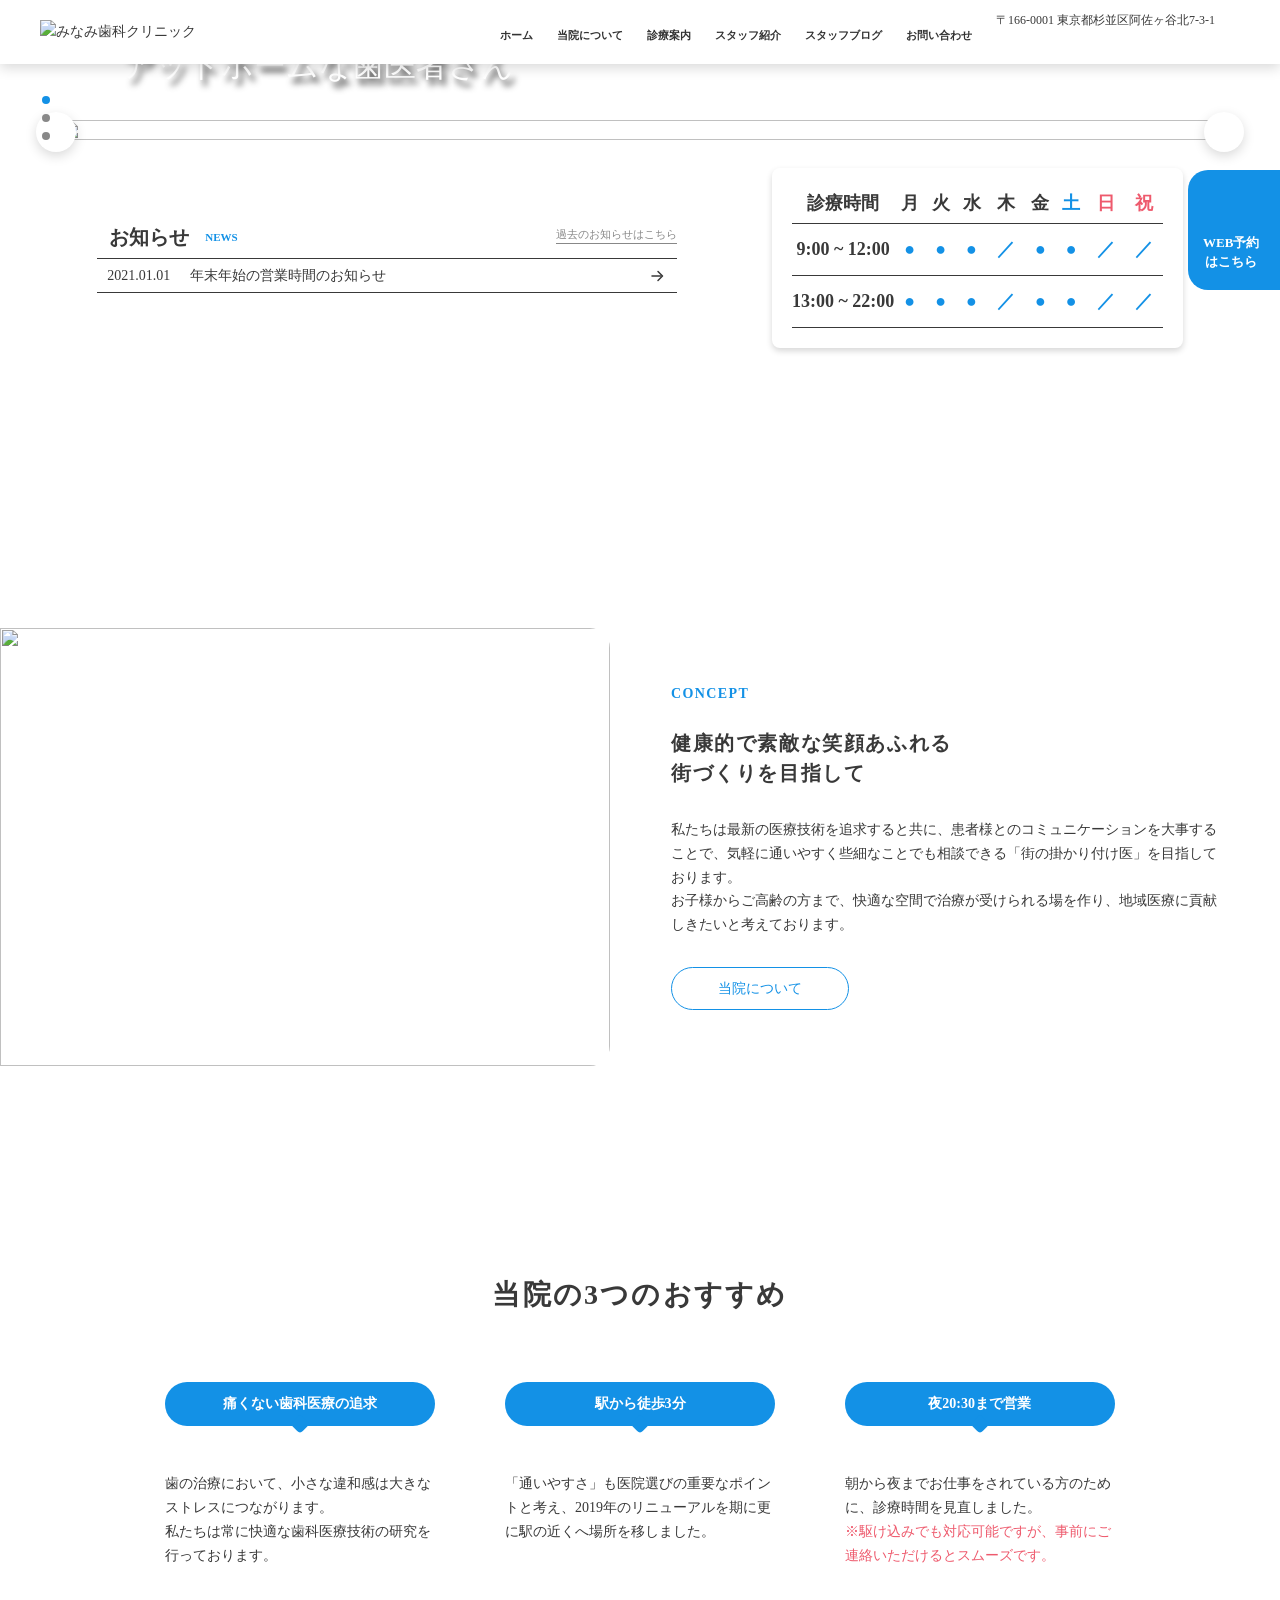
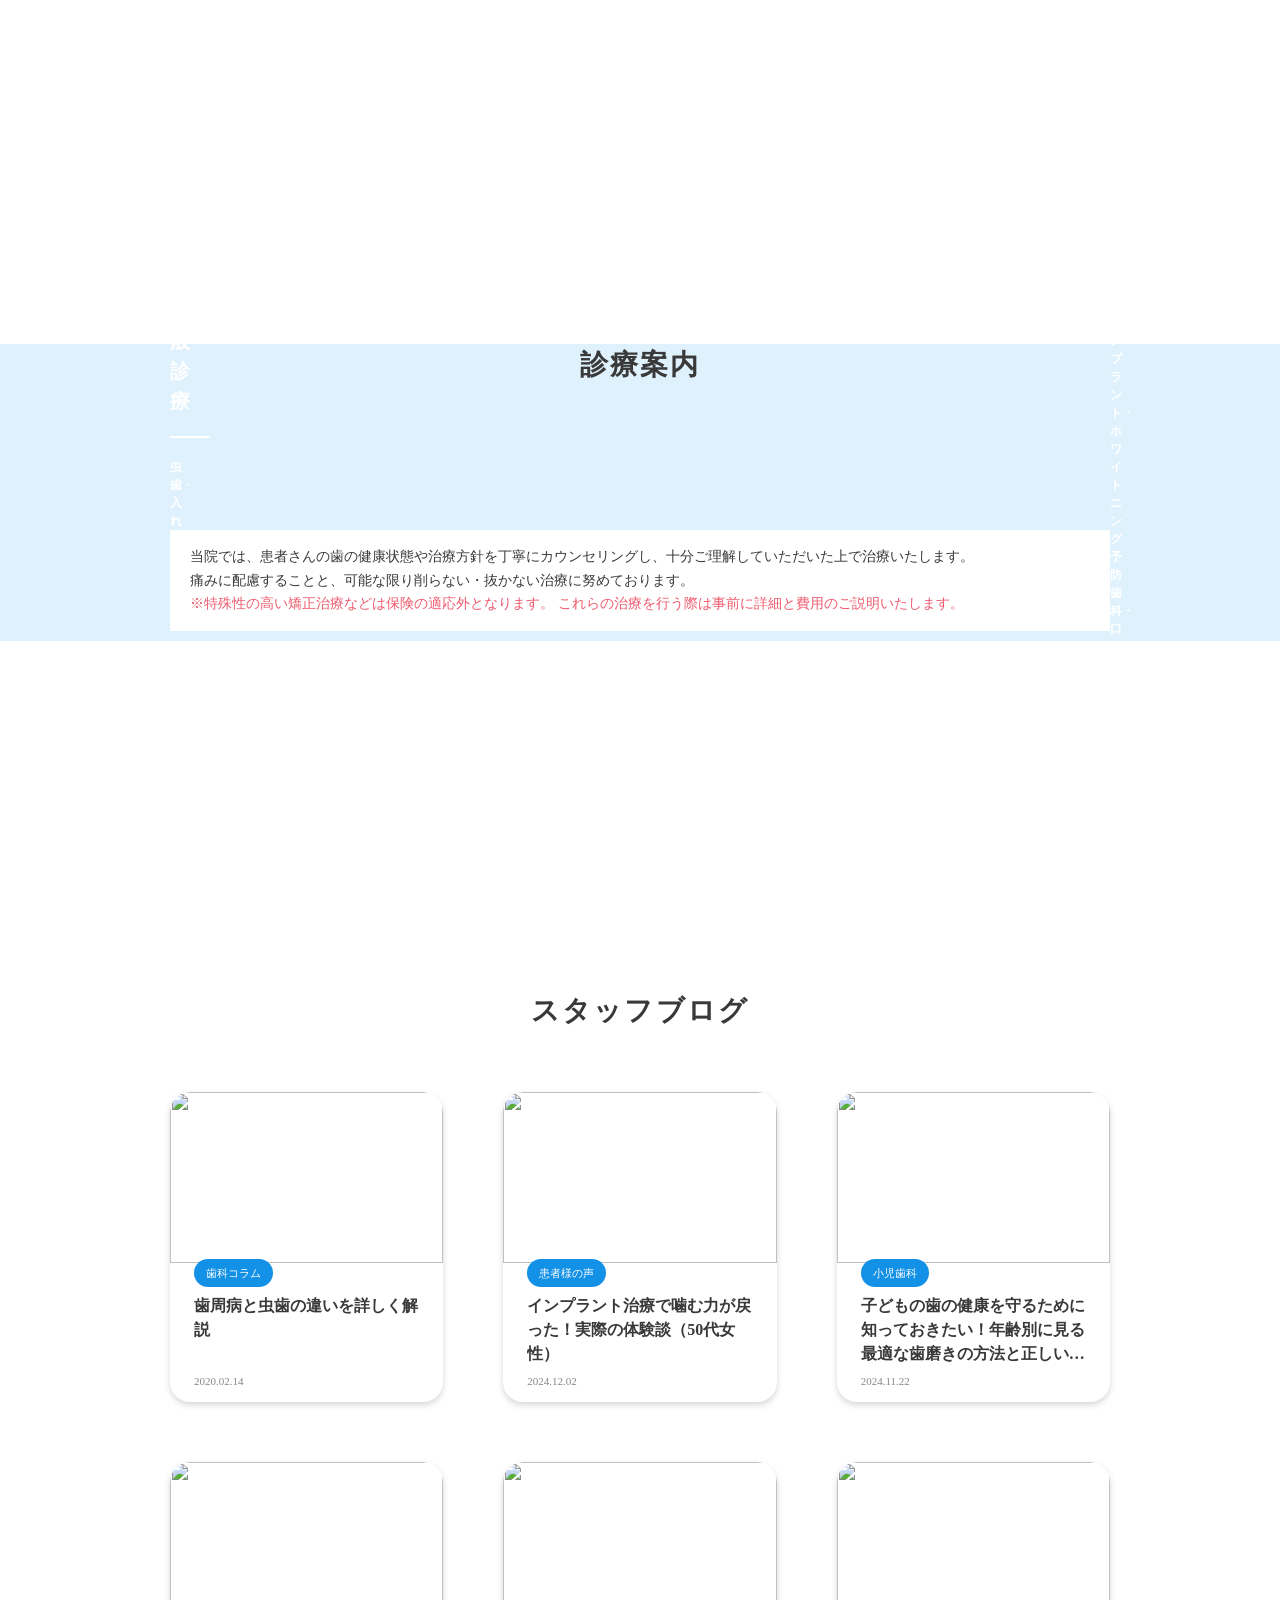
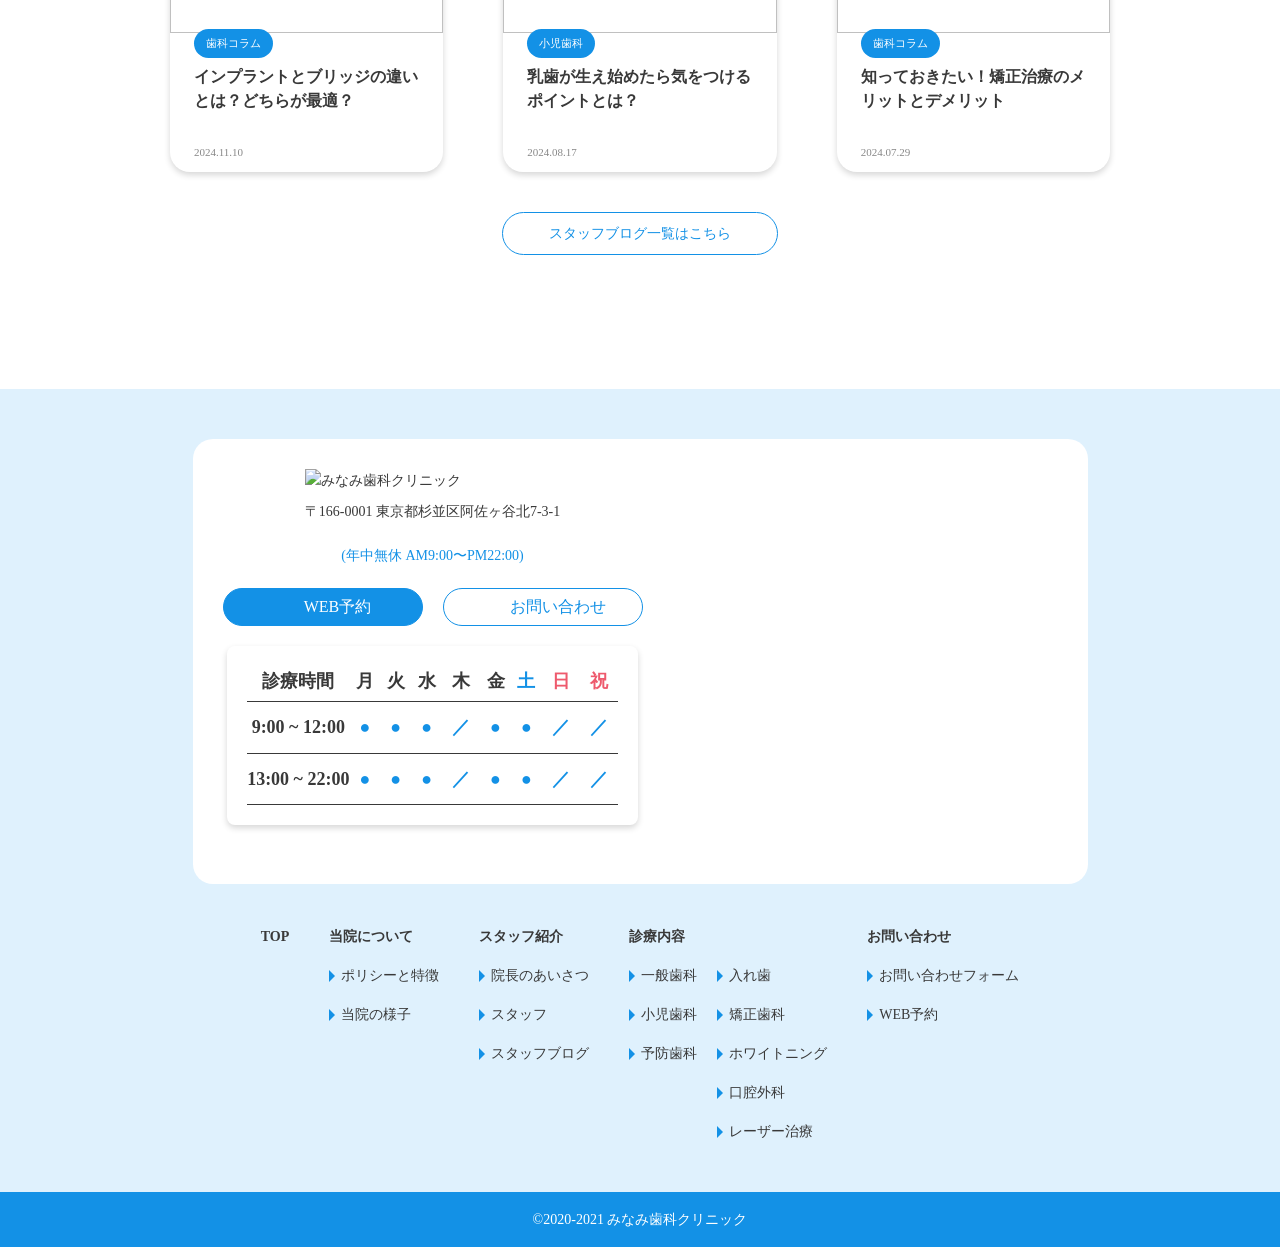
==== index.html @ 9a4a75ac "Add files via upload" ====
<!DOCTYPE html>
<html lang="ja">
<head>
    <meta charset="UTF-8">
    <meta name="viewport" content="width=device-width, initial-scale=1.0">
    <!-- 検索非表示設定 -->
    <meta name="robots" content="noindex">
    <title>Document</title>
    <!-- フォント設定 -->
    <link rel="preconnect" href="https://fonts.googleapis.com">
    <link rel="preconnect" href="https://fonts.gstatic.com" crossorigin>
    <link href="https://fonts.googleapis.com/css2?family=M+PLUS+Rounded+1c&family=Raleway:ital,wght@0,100..900;1,100..900&display=swap" rel="stylesheet">
    <!-- スライダー設定 -->
    <link rel="stylesheet" href="https://cdn.jsdelivr.net/npm/swiper@11/swiper-bundle.min.css"/>
    <!-- slick設定 -->
    <link rel="stylesheet" type="text/css" href="https://cdn.jsdelivr.net/npm/slick-carousel@1.8.1/slick/slick.css">
    <link rel="stylesheet" type="text/css" href="https://cdnjs.cloudflare.com/ajax/libs/slick-carousel/1.9.0/slick-theme.css">
    <!-- css設定 -->
    <link rel="stylesheet" href="./css/reset.css">
    <link rel="stylesheet" href="./css/style.css">

</head>
<body>
    <!-- ヘッダー -->
    <header id="js-header-content" class="header">
        <div class="header__inner">
            <h1 class="header__logo">
                <a href="index.html"><img id="site-logo"
                        src="./img/site-logo-b.png"
                        data-src-default="./img/site-logo-b.png"
                        data-src-checked="./img/site-logo-w.png"
                        alt="みなみ歯科クリニック">
                </a>
            </h1>
            <nav class="header__nav">
                <a href="index.html" class="header__link">
                  <img
                    class="nav-icon"
                    src="./img/icon-g1.png"
                    data-src-default="./img/icon-g1.png"
                    data-src-checked="./img/icon-b1.png"
                    alt="">
                  ホーム
                </a>
                <a href="about.html" class="header__link">
                  <img
                    class="nav-icon"
                    src="./img/icon-g2.png"
                    data-src-default="./img/icon-g2.png"
                    data-src-checked="./img/icon-b2.png"
                    alt="">
                  当院について
                </a>
                <a href="medical.html" class="header__link">
                  <img
                    class="nav-icon"
                    src="./img/icon-g3.png"
                    data-src-default="./img/icon-g3.png"
                    data-src-checked="./img/icon-b3.png"
                    alt="">
                  診療案内
                </a>
                <a href="staff.html" class="header__link">
                  <img
                    class="nav-icon"
                    src="./img/icon-g4.png"
                    data-src-default="./img/icon-g4.png"
                    data-src-checked="./img/icon-b4.png"
                    alt="">
                  スタッフ紹介
                </a>
                <a href="blog.html" class="header__link">
                  <img
                    class="nav-icon"
                    src="./img/icon-g5.png"
                    data-src-default="./img/icon-g5.png"
                    data-src-checked="./img/icon-b5.png"
                    alt="">
                  スタッフブログ
                </a>
                <a href="contact.html" class="header__link">
                  <img
                    class="nav-icon"
                    src="./img/icon-g6.png"
                    data-src-default="./img/icon-g6.png"
                    data-src-checked="./img/icon-b6.png"
                    alt="">
                  お問い合わせ
                </a>
                <div class="header__contact">
                  <div class="header__address">〒166-0001 東京都杉並区阿佐ヶ谷北7-3-1</div>
                  <a href="" class="header__tel"><img src="./img/tell-icon.png" alt=""></a>
                </div>
            </nav>
            <button id="js-draw-icon" class="header__open draw-icon">
                <span class="draw-icon__bar"></span>
                <span class="draw-icon__bar"></span>
                <span class="draw-icon__bar"></span>
            </button>
        </div>
    </header>

    <!-- ドロワーメニュー -->
    <div id="js-draw-content" class="drawer-content">
        <h1 class="drawer-content__logo">
            <a href="index.html"><img src="./img/site-logo-2.png" alt="みなみ歯科クリニック"></a>
        </h1>
        <nav class="drawer-content__menu">
            <a href="index.html" class="drawer-content__link">
              <div class="drawer-content-icon"><img src="./img/icon-w1.png" alt="">ホーム</div>
              <span class="drawer-content__arrow" aria-hidden="true">
                <!-- 横線＋矢印（stroke: currentColor） -->
                <svg viewBox="0 0 24 24" width="18" height="18" fill="none"
                    stroke="currentColor" stroke-width="2" stroke-linecap="round" stroke-linejoin="round">
                  <path d="M4 12h12"></path>
                  <path d="M12 6l6 6-6 6"></path>
                </svg>
              </span>
            </a>
            <a href="about.html" class="drawer-content__link">
              <div class="drawer-content-icon"><img src="./img/icon-w2.png" alt="">当院について</div>
              <span class="drawer-content__arrow" aria-hidden="true">
                <!-- 横線＋矢印（stroke: currentColor） -->
                <svg viewBox="0 0 24 24" width="18" height="18" fill="none"
                    stroke="currentColor" stroke-width="2" stroke-linecap="round" stroke-linejoin="round">
                  <path d="M4 12h12"></path>
                  <path d="M12 6l6 6-6 6"></path>
                </svg>
              </span>
            </a>
            <a href="medical.html" class="drawer-content__link">
              <div class="drawer-content-icon"><img src="./img/icon-w3.png" alt="">診療案内</div>
              <span class="drawer-content__arrow" aria-hidden="true">
                <!-- 横線＋矢印（stroke: currentColor） -->
                <svg viewBox="0 0 24 24" width="18" height="18" fill="none"
                    stroke="currentColor" stroke-width="2" stroke-linecap="round" stroke-linejoin="round">
                  <path d="M4 12h12"></path>
                  <path d="M12 6l6 6-6 6"></path>
                </svg>
              </span>
            </a>
            <a href="staff.html" class="drawer-content__link">
              <div class="drawer-content-icon"><img src="./img/icon-w4.png" alt="">スタッフ紹介</div>
              <span class="drawer-content__arrow" aria-hidden="true">
                <!-- 横線＋矢印（stroke: currentColor） -->
                <svg viewBox="0 0 24 24" width="18" height="18" fill="none"
                    stroke="currentColor" stroke-width="2" stroke-linecap="round" stroke-linejoin="round">
                  <path d="M4 12h12"></path>
                  <path d="M12 6l6 6-6 6"></path>
                </svg>
              </span>
            </a>
            <a href="blog.html" class="drawer-content__link">
              <div class="drawer-content-icon"><img src="./img/icon-w5.png" alt="">スタッフブログ</div>
              <span class="drawer-content__arrow" aria-hidden="true">
                <!-- 横線＋矢印（stroke: currentColor） -->
                <svg viewBox="0 0 24 24" width="18" height="18" fill="none"
                    stroke="currentColor" stroke-width="2" stroke-linecap="round" stroke-linejoin="round">
                  <path d="M4 12h12"></path>
                  <path d="M12 6l6 6-6 6"></path>
                </svg>
              </span>
            </a>
            <a href="contact.html" class="drawer-content__link">
              <div class="drawer-content-icon"><img src="./img/icon-w6.png" alt="">お問い合わせ</div>
              <span class="drawer-content__arrow" aria-hidden="true">
                <!-- 横線＋矢印（stroke: currentColor） -->
                <svg viewBox="0 0 24 24" width="18" height="18" fill="none"
                    stroke="currentColor" stroke-width="2" stroke-linecap="round" stroke-linejoin="round">
                  <path d="M4 12h12"></path>
                  <path d="M12 6l6 6-6 6"></path>
                </svg>
              </span>
            </a>
        </nav>
    </div>

    <!-- 追従 -->
    <div id="js-fixed-content" class="fixed-content">
        <a href="" class="fixed-content__tel"><img src="./img/tell-icon.png" alt="">(年中無休 AM9:00〜PM22:00)</a>
        <a href="reserve.html" class="fixed-content__btn">
            <img src="./img/icon-pc.png" alt="">
            <p>WEB予約<span>はこちら</span></p>
        </a>
    </div>

    <!-- reserve-card-btn -->
    <div class="reserve-card__btn" type="button">
        <a href="reserve.html" class="btn">
            <span class="reserve-card-btn__icon" aria-hidden="true">
                <img src="./img/icon-pc.png" alt="">
            </span>
            <span class="reserve-card-btn__text">
                WEB予約<br>はこちら
            </span>
        </a>
    </div>

    <main>
      <!-- ファーストビュー -->
      <section id="fv">
          <div class="wrapper">
              <div class="fv-top">
                  <!-- スライダー -->
                  <div id="loop" class="swiper">
                      <div class="swiper-wrapper">
                        <div class="swiper-slide">
                          <img src="./img/slide01-sp.png" alt="">
                          <img src="./img/slide01-pc.png" alt="">
                        </div>
                        <div class="swiper-slide">
                          <img src="./img/slide02-sp.png" alt="">
                          <img src="./img/slide02-pc.png" alt="">
                        </div>
                        <div class="swiper-slide">
                          <img src="./img/slide03-sp.png" alt="">
                          <img src="./img/slide03-pc.png" alt="">
                        </div>
                      </div>
                  </div>
                  <div class="swiper-button-prev"></div>
                  <div class="swiper-button-next"></div>
                  <div class="swiper-pagination"></div>
                  <h1 class="fv__title">
                      <span>街の皆さまの笑顔を守る</span>
                      <span>アットホームな歯医者さん</span>
                  </h1>
              </div>
              <div class="fv-bottom">
                  <!-- 診療時間 -->
                  <div class="tbl-time__wrapper">
                      <table class="tbl-time">
                          <thead>
                              <tr>
                                <th>診療時間</th>
                                <th>月</th>
                                <th>火</th>
                                <th>水</th>
                                <th>木</th>
                                <th>金</th>
                                <th class="sat">土</th>
                                <th class="sun">日</th>
                                <th class="sun">祝</th>
                              </tr>
                            </thead>
                            <tbody>
                              <tr>
                                <th>9:00 ~ 12:00</th>
                                <td>●</td>
                                <td>●</td>
                                <td>●</td>
                                <td>／</td>
                                <td>●</td>
                                <td>●</td>
                                <td>／</td>
                                <td>／</td>
                              </tr>
                              <tr>
                                <th>13:00 ~ 22:00</th>
                                <td>●</td>
                                <td>●</td>
                                <td>●</td>
                                <td>／</td>
                                <td>●</td>
                                <td>●</td>
                                <td>／</td>
                                <td>／</td>
                              </tr>
                            </tbody>
                      </table>
                  </div>
                  <!-- ニュース -->
                  <div class="news">
                      <div class="news-top">
                          <div class="news__title">
                              <h2>お知らせ</h2>
                              <h3>NEWS</h3>
                          </div>
                          <div class="news__link">
                              <a href="news.html">過去のお知らせはこちら</a>
                          </div>
                      </div>
                      <div class="news-bottom">
                          <ul class="news__list">
                              <li class="news__item">
                                  <a href="news-individual.html">
                                      <div class="news_sentence">
                                        <p class="news__date">2021.01.01</p>
                                        <p class="news__title">年末年始の営業時間のお知らせ</p>
                                      </div>
                                      <span class="news__arrow" aria-hidden="true">
                                        <!-- 横線＋矢印（stroke: currentColor） -->
                                        <svg viewBox="0 0 24 24" width="18" height="18" fill="none"
                                            stroke="currentColor" stroke-width="2" stroke-linecap="round" stroke-linejoin="round">
                                          <path d="M4 12h12"></path>
                                          <path d="M12 6l6 6-6 6"></path>
                                        </svg>
                                      </span>
                                  </a>
                              </li>
                          </ul>
                      </div>
                  </div>
              </div>
          </div>
      </section>

      <!-- コンセプト -->
      <section id="concept">
        <div class="wrapper">
          <figure class="image">
            <img src="./img/concept.png" alt="">
          </figure>
          <div class="description">
            <div class="heading">
              <div class="subTitle">concept</div>
              <h2 class="title">健康的で素敵な笑顔あふれる<br>街づくりを目指して</h2>
            </div>
            <div class="textWrap">
              <p class="text">
                私たちは最新の医療技術を追求すると共に、患者様とのコミュニケーションを大事することで、気軽に通いやすく些細なことでも相談できる「街の掛かり付け医」を目指しております。
                <br>お子様からご高齢の方まで、快適な空間で治療が受けられる場を作り、地域医療に貢献しきたいと考えております。
              </p>
            </div>
            <div class="feature__btn">
              <a href="about.html" class="btn">当院について</a>
            </div>
          </div>
        </div>
      </section>

      <!-- おすすめ -->
      <section id="recommend">
        <div class="wrapper">
          <div class="sec-titleWrap">
            <h2 class="title">当院の3つのおすすめ</h2>
          </div>

          <div class="recommend-items">
            <div class="recommend-item">
              <h2 class="recommend-item__title">
                <img src="./img/recommend-item__title-1.png" alt="">
              </h2>
              <div class="recommend-item__image">
                <img src="./img/recommend-item__image-1.png" alt="">
                <h3>痛くない歯科医療の追求</h3>
              </div>
              <p class="recommend-item__text">
                歯の治療において、小さな違和感は大きなストレスにつながります。<br>私たちは常に快適な歯科医療技術の研究を行っております。
              </p>
            </div>
            <div class="recommend-item">
              <h2 class="recommend-item__title">
                <img src="./img/recommend-item__title-2.png" alt="">
              </h2>
              <div class="recommend-item__image">
                <img src="./img/recommend-item__image-2.png" alt="">
                <h3>駅から徒歩3分</h3>
              </div>
              <p class="recommend-item__text">
                「通いやすさ」も医院選びの重要なポイントと考え、2019年のリニューアルを期に更に駅の近くへ場所を移しました。
              </p>
            </div>
            <div class="recommend-item">
              <h2 class="recommend-item__title">
                <img src="./img/recommend-item__title-3.png" alt="">
              </h2>
              <div class="recommend-item__image">
                <img src="./img/recommend-item__image-3.png" alt="">
                <h3>夜20:30まで営業</h3>
              </div>
              <p class="recommend-item__text">
                朝から夜までお仕事をされている方のために、診療時間を見直しました。<br>
                <span>※駆け込みでも対応可能ですが、事前にご連絡いただけるとスムーズです。</span>
              </p>
            </div>
          </div>
        </div>
      </section>

      <!-- 診療案内 -->
      <section id="information">
        <div class="bg-top"></div>
        <div class="bg-main">
          <div class="wrapper">
            <div class="sec-titleWrap">
              <h2 class="title">診療案内</h2>
            </div>
            <div class="information-items">
              <a href="medical.html#general" class="information-item">
                <div class="information-item__image">
                  <img src="./img/information-item__image-1.png" alt="">
                </div>
                <div class="information-item__title">
                  <h2>一般診療</h2>
                  <p>虫歯・入れ歯・小児歯科</p>
                </div>
              </a>
              <a href="medical.html#special" class="information-item">
                <div class="information-item__image">
                  <img src="./img/information-item__image-2.png" alt="">
                </div>
                <div class="information-item__title">
                  <h2>特殊診療</h2>
                  <p>インプラント・ホワイトニング<br>予防歯科・口腔外科・審美歯科</p>
                </div>
              </a>
            </div>
            <p class="information-text">
              当院では、患者さんの歯の健康状態や治療方針を丁寧にカウンセリングし、十分ご理解していただいた上で治療いたします。<br>
              痛みに配慮することと、可能な限り削らない・抜かない治療に努めております。<br>
              <span>※特殊性の高い矯正治療などは保険の適応外となります。 これらの治療を行う際は事前に詳細と費用のご説明いたします。</span>
            </p>
          </div>
        </div>
        <div class="bg-bottom"></div>
      </section>

      <!-- スタッフブログ -->
      <section id="blog">
        <div class="wrapper">
          <div class="sec-titleWrap">
            <h2 class="title">スタッフブログ</h2>
          </div>
          <div class="items">
            <a href="blog-individual.html" class="item">
              <div class="image">
                <img src="./img/blog-item__image-1.png" alt="">
              </div>
              <div class="body">
                <p class="category">歯科コラム</p>
                <h3 class="title">歯周病と虫歯の違いを詳しく解説</h3>
                <time class="published" datetime="">2020.02.14</time>
              </div>
            </a>
            <a href="blog-individual.html" class="item">
              <div class="image">
                <img src="./img/blog-item__image-2.png" alt="">
              </div>
              <div class="body">
                <p class="category">患者様の声</p>
                <h3 class="title">インプラント治療で噛む力が戻った！実際の体験談（50代女性）</h3>
                <time class="published" datetime="">2024.12.02</time>
              </div>
            </a>
            <a href="blog-individual.html" class="item">
              <div class="image">
                <img src="./img/blog-item__image-3.png" alt="">
              </div>
              <div class="body">
                <p class="category">小児歯科</p>
                <h3 class="title">子どもの歯の健康を守るために知っておきたい！年齢別に見る最適な歯磨きの方法と正しいケアのタイミング、親が実践すべき注意点とは</h3>
                <time class="published" datetime="">2024.11.22</time>
              </div>
            </a>
            <a href="blog-individual.html" class="item">
              <div class="image">
                <img src="./img/blog-item__image-4.png" alt="">
              </div>
              <div class="body">
                <p class="category">歯科コラム</p>
                <h3 class="title">インプラントとブリッジの違いとは？どちらが最適？</h3>
                <time class="published" datetime="">2024.11.10</time>
              </div>
            </a>
            <a href="blog-individual.html" class="item">
              <div class="image">
                <img src="./img/blog-item__image-5.png" alt="">
              </div>
              <div class="body">
                <p class="category">小児歯科</p>
                <h3 class="title">乳歯が生え始めたら気をつけるポイントとは？</h3>
                <time class="published" datetime="">2024.08.17</time>
              </div>
            </a>
            <a href="blog-individual.html" class="item">
              <div class="image">
                <img src="./img/blog-item__image-6.png" alt="">
              </div>
              <div class="body">
                <p class="category">歯科コラム</p>
                <h3 class="title">知っておきたい！矯正治療のメリットとデメリット</h3>
                <time class="published" datetime="">2024.07.29</time>
              </div>
            </a>
          </div>
          <div class="feature__btn">
            <a href="blog.html" class="btn">スタッフブログ一覧はこちら</a>
          </div>
        </div>
      </section>

      <!-- ページトップボタン -->
      <div class="pageTop__btn">
        <a href="#"><img src="./img/page-top.png" alt=""></a>
      </div>
    </main>

    <!-- フッター -->
    <footer id="footer">
      <div class="footer__bg-top"></div>
      <div class="footer__main">
        <div class="footer-brand">
          <div class="footer-brand-left">
            <h2 class="footer__logo">
              <a href="index.html"><img src="./img/site-logo-b.png" width="309" height="37" alt="みなみ歯科クリニック"></a>
              <p class="footer__address">〒166-0001 東京都杉並区阿佐ヶ谷北7-3-1</p>
            </h2>
            <a href="tel:0312345678" class="footer__tel"><img src="./img/tell-icon.png" alt="">(年中無休 AM9:00〜PM22:00)</a>
            <div class="footer-btn">
              <div class="reserve__btn">
                <a href="reserve.html" class="btn">
                  <img src="./img/icon-pc.png" alt="">
                  WEB予約
                </a>
              </div>
              <div class="contact__btn">
                <a href="contact.html" class="btn">
                  <img src="./img/icon-b6.png" alt="">
                  <img src="./img/icon-w6.png" alt="">
                  お問い合わせ
                </a>
              </div>
            </div>
            <!-- 診療時間 -->
            <div class="tbl-time__wrapper">
                <table class="tbl-time">
                    <thead>
                        <tr>
                          <th>診療時間</th>
                          <th>月</th>
                          <th>火</th>
                          <th>水</th>
                          <th>木</th>
                          <th>金</th>
                          <th class="sat">土</th>
                          <th class="sun">日</th>
                          <th class="sun">祝</th>
                        </tr>
                      </thead>
                      <tbody>
                        <tr>
                          <th>9:00 ~ 12:00</th>
                          <td>●</td>
                          <td>●</td>
                          <td>●</td>
                          <td>／</td>
                          <td>●</td>
                          <td>●</td>
                          <td>／</td>
                          <td>／</td>
                        </tr>
                        <tr>
                          <th>13:00 ~ 22:00</th>
                          <td>●</td>
                          <td>●</td>
                          <td>●</td>
                          <td>／</td>
                          <td>●</td>
                          <td>●</td>
                          <td>／</td>
                          <td>／</td>
                        </tr>
                      </tbody>
                </table>
            </div>
          </div>
          <div class="footer-brand-right">
            <iframe src="https://www.google.com/maps/embed?pb=!1m18!1m12!1m3!1d6479.2601278018265!2d139.6311020941862!3d35.710720090310666!2m3!1f0!2f0!3f0!3m2!1i1024!2i768!4f13.1!3m3!1m2!1s0x6018ed89400bb025%3A0xe163fbc6ba8a0d1c!2z44CSMTY2LTAwMDEg5p2x5Lqs6YO95p2J5Lim5Yy66Zi_5L2Q6LC35YyX!5e0!3m2!1sja!2sjp!4v1756483198161!5m2!1sja!2sjp" width="600" height="450" style="border:0;" allowfullscreen="" loading="lazy" referrerpolicy="no-referrer-when-downgrade"></iframe>
          </div>
        </div>
        <nav class="footer-nav">
          <a href="index.html" class="footer-nav__title">TOP</a>
          <div class="footer-nav__menu">
            <a href="about.html" class="footer-nav__menu-title">当院について</a>
            <ul class="footer-nav__list">
              <li class="footer-nav__link"><a href="about.html#policy">ポリシーと特徴</a></li>
              <li class="footer-nav__link"><a href="about.html#condition">当院の様子</a></li>
            </ul>
          </div>
          <div class="footer-nav__menu">
            <a href="staff.html" class="footer-nav__menu-title">スタッフ紹介</a>
            <ul class="footer-nav__list">
              <li class="footer-nav__link"><a href="staff.html#greetings">院長のあいさつ</a></li>
              <li class="footer-nav__link"><a href="staff.html#introductions">スタッフ</a></li>
              <li class="footer-nav__link"><a href="blog.html">スタッフブログ</a></li>
            </ul>
          </div>
          <div class="footer-nav__menu">
            <a href="medical.html" class="footer-nav__menu-title">診療内容</a>
            <ul class="footer-nav__lists">
              <div class="footer-nav__list">
                <li class="footer-nav__link"><a href="medical.html#general-1">一般歯科</a></li>
                <li class="footer-nav__link"><a href="medical.html#general-2">小児歯科</a></li>
                <li class="footer-nav__link"><a href="medical.html#general-3">予防歯科</a></li>
              </div>
              <div class="footer-nav__list">
                <li class="footer-nav__link"><a href="medical.html#special-1">入れ歯</a></li>
                <li class="footer-nav__link"><a href="medical.html#special-2">矯正歯科</a></li>
                <li class="footer-nav__link"><a href="medical.html#special-3">ホワイトニング</a></li>
                <li class="footer-nav__link"><a href="medical.html#special-4">口腔外科</a></li>
                <li class="footer-nav__link"><a href="medical.html#special-5">レーザー治療</a></li>
              </div>
            </ul>
          </div>
          <div class="footer-nav__menu">
            <a href="contact.html" class="footer-nav__menu-title">お問い合わせ</a>
            <ul class="footer-nav__list">
              <li class="footer-nav__link"><a href="contact.html">お問い合わせフォーム</a></li>
              <li class="footer-nav__link"><a href="reserve.html">WEB予約</a></li>
            </ul>
          </div>
        </nav>
      </div>
      <div class="footer__copyright">
        <small>©︎2020-2021 みなみ歯科クリニック</small>
      </div>
    </footer>

</body>
    <script src="https://cdn.jsdelivr.net/npm/swiper@11/swiper-bundle.min.js"></script>
    <script src="https://ajax.googleapis.com/ajax/libs/jquery/3.7.1/jquery.min.js"></script>
    <script type="text/javascript" src="https://cdn.jsdelivr.net/npm/slick-carousel@1.8.1/slick/slick.min.js"></script>
    <script src="./js/script.js"></script>
</html>
---- css/style.css ----
@charset "UTF-8";
html {
  font-family: "Rounded Mplus 1c";
  font-size: 62.5%;
  -ms-scroll-snap-type: y proximity;
      scroll-snap-type: y proximity;
  scroll-padding-top: 150px;
}

body {
  font-size: 1.4rem;
  color: #393939;
  line-height: 1.7;
}

a {
  text-decoration: none;
  display: inline-block;
}

img {
  max-width: 100%;
  vertical-align: bottom;
}

li {
  list-style: none;
}

.wrapper {
  padding: 0 2rem 10rem 2rem;
}
@media screen and (min-width: 768px) {
  .wrapper {
    padding: 0 4rem 10rem 4rem;
  }
}
@media screen and (min-width: 1024px) {
  .wrapper {
    padding: 0 6rem 10rem 6rem;
  }
}

.header {
  position: fixed;
  top: 0;
  width: 100%;
  background: #fff;
  z-index: 100;
}
.header.is-checked {
  background: #1391E6;
}
.header .header__inner {
  display: -webkit-box;
  display: -ms-flexbox;
  display: flex;
  -webkit-box-pack: justify;
      -ms-flex-pack: justify;
          justify-content: space-between;
  padding: 1.4rem 2.2rem;
  -webkit-box-shadow: 0 4px 12px rgba(0, 0, 0, 0.15);
          box-shadow: 0 4px 12px rgba(0, 0, 0, 0.15);
}
@media screen and (min-width: 1024px) {
  .header .header__inner {
    padding: 1rem 4rem;
    margin-left: auto;
    margin-right: auto;
  }
}
.header .header__inner .header__logo {
  display: -webkit-box;
  display: -ms-flexbox;
  display: flex;
  -webkit-box-pack: center;
      -ms-flex-pack: center;
          justify-content: center;
  -webkit-box-align: center;
      -ms-flex-align: center;
          align-items: center;
}
.header .header__inner .header__logo a {
  display: block;
  max-width: 270px;
}
.header .header__inner .header__logo img.is-checked {
  content: url("../img/site-logo-w.png");
}
.header .header__inner .header__nav {
  display: none;
}
@media screen and (min-width: 1024px) {
  .header .header__inner .header__nav {
    display: -webkit-box;
    display: -ms-flexbox;
    display: flex;
    -webkit-box-pack: center;
        -ms-flex-pack: center;
            justify-content: center;
    -webkit-box-align: center;
        -ms-flex-align: center;
            align-items: center;
    width: 765px;
    gap: 2.4rem;
    -ms-flex-negative: 0;
        flex-shrink: 0;
  }
}
@media screen and (min-width: 1024px) {
  .header .header__inner .header__nav .header__link {
    font-size: 1.1rem;
    font-weight: bold;
    display: -webkit-box;
    display: -ms-flexbox;
    display: flex;
    -webkit-box-align: center;
        -ms-flex-align: center;
            align-items: center;
    -webkit-box-orient: vertical;
    -webkit-box-direction: normal;
        -ms-flex-direction: column;
            flex-direction: column;
    gap: 0.7rem;
    position: relative;
    color: #333;
    -webkit-transition: color 0.3s ease;
    transition: color 0.3s ease;
  }
  .header .header__inner .header__nav .header__link::after {
    content: "";
    position: absolute;
    bottom: -6px;
    left: 50%;
    -webkit-transform: translateX(-50%);
            transform: translateX(-50%);
    width: 20px;
    height: 2px;
    background-color: #1391E6;
    opacity: 0;
    -webkit-transition: opacity 0.3s ease;
    transition: opacity 0.3s ease;
  }
  .header .header__inner .header__nav .header__link img.nav-icon {
    width: 24px;
    display: block;
  }
  .header .header__inner .header__nav .header__link:hover {
    color: #1391E6;
  }
  .header .header__inner .header__nav .header__link:hover::after {
    opacity: 1;
  }
}
@media screen and (min-width: 1024px) {
  .header .header__inner .header__nav .header__contact {
    justify-items: end;
  }
}
@media screen and (min-width: 1024px) {
  .header .header__inner .header__nav .header__address {
    font-size: 1.2rem;
  }
}
@media screen and (min-width: 1024px) {
  .header .header__inner .header__nav .header__tel {
    display: block;
    max-width: 250px;
  }
}

@media screen and (min-width: 1024px) {
  .header__open {
    display: none;
  }
}

.draw-icon {
  width: 32px;
  height: 32px;
  position: relative;
  z-index: 70;
}
.draw-icon.is-checked .draw-icon__bar {
  background: #fff;
}
.draw-icon.is-checked .draw-icon__bar:nth-of-type(1) {
  top: 16px;
  -webkit-transform: rotate(45deg);
          transform: rotate(45deg);
}
.draw-icon.is-checked .draw-icon__bar:nth-of-type(2) {
  display: none;
}
.draw-icon.is-checked .draw-icon__bar:nth-of-type(3) {
  top: 16px;
  -webkit-transform: rotate(-45deg);
          transform: rotate(-45deg);
}
.draw-icon .draw-icon__bar {
  position: absolute;
  top: 8px;
  left: 2.5px;
  width: 27px;
  height: 3px;
  border-radius: 6px;
  background: #1391E6;
  -webkit-transition: top 0.3s linear, -webkit-transform 0.3s linear;
  transition: top 0.3s linear, -webkit-transform 0.3s linear;
  transition: transform 0.3s linear, top 0.3s linear;
  transition: transform 0.3s linear, top 0.3s linear, -webkit-transform 0.3s linear;
}
.draw-icon .draw-icon__bar:nth-of-type(2) {
  top: 15px;
}
.draw-icon .draw-icon__bar:nth-of-type(3) {
  top: 22px;
}

.drawer-content {
  width: 100%;
  height: 100%;
  position: fixed;
  inset: 0;
  background: #0060A0;
  z-index: 60;
  opacity: 0;
  visibility: hidden;
  pointer-events: none;
  -webkit-transition: opacity 0.3s ease, visibility 0s linear 0.3s;
  transition: opacity 0.3s ease, visibility 0s linear 0.3s;
}
.drawer-content.is-checked {
  opacity: 1;
  visibility: visible;
  pointer-events: auto;
  -webkit-transition: opacity 0.3s ease;
  transition: opacity 0.3s ease;
}

body.is-fixed {
  overflow: hidden;
  height: 100vh;
}

.drawer-content__logo {
  padding: 1.4rem 2rem;
}
.drawer-content__logo a {
  width: 270px;
  display: block;
}

.drawer-content__menu {
  color: #fff;
  display: -webkit-box;
  display: -ms-flexbox;
  display: flex;
  -webkit-box-orient: vertical;
  -webkit-box-direction: normal;
      -ms-flex-direction: column;
          flex-direction: column;
  -webkit-box-pack: center;
      -ms-flex-pack: center;
          justify-content: center;
  padding: 9.9rem 6rem;
}
.drawer-content__menu .drawer-content__link {
  padding-top: 1.5rem;
  padding-bottom: 1.5rem;
  display: -webkit-box;
  display: -ms-flexbox;
  display: flex;
  -webkit-box-pack: justify;
      -ms-flex-pack: justify;
          justify-content: space-between;
  -webkit-box-align: center;
      -ms-flex-align: center;
          align-items: center;
  border-top: 1px dashed #fff;
}
.drawer-content__menu .drawer-content__link:nth-of-type(6) {
  border-bottom: 1px dashed #fff;
}
.drawer-content__menu .drawer-content__link img {
  width: 24px;
}
.drawer-content__menu .drawer-content__link .drawer-content-icon {
  display: -webkit-box;
  display: -ms-flexbox;
  display: flex;
  -webkit-box-pack: center;
      -ms-flex-pack: center;
          justify-content: center;
  -webkit-box-align: center;
      -ms-flex-align: center;
          align-items: center;
  gap: 1.4rem;
}
.drawer-content__menu .drawer-content__link .drawer-content__arrow {
  display: -webkit-box;
  display: -ms-flexbox;
  display: flex;
  -webkit-box-align: center;
      -ms-flex-align: center;
          align-items: center;
  -webkit-box-pack: center;
      -ms-flex-pack: center;
          justify-content: center;
}

.fixed-content {
  background: rgba(255, 255, 255, 0.85);
  display: -webkit-box;
  display: -ms-flexbox;
  display: flex;
  -webkit-box-pack: center;
      -ms-flex-pack: center;
          justify-content: center;
  -webkit-box-align: center;
      -ms-flex-align: center;
          align-items: center;
  padding: 0.65rem 1.6rem;
  gap: 1.6rem;
  position: fixed;
  bottom: 0;
  z-index: 100;
  width: 100%;
}
@media screen and (min-width: 768px) {
  .fixed-content {
    display: none;
  }
}
.fixed-content.is-checked {
  background: #DFF1FD;
}

.fixed-content__tel {
  display: -webkit-box;
  display: -ms-flexbox;
  display: flex;
  -webkit-box-orient: vertical;
  -webkit-box-direction: normal;
      -ms-flex-direction: column;
          flex-direction: column;
  -webkit-box-pack: center;
      -ms-flex-pack: center;
          justify-content: center;
  -webkit-box-align: center;
      -ms-flex-align: center;
          align-items: center;
  width: 170px;
  font-size: 1rem;
}

.fixed-content__button {
  background: #1391E6;
  color: #fff;
  width: 157px;
  padding: 0.8rem 1.75rem;
  display: -webkit-box;
  display: -ms-flexbox;
  display: flex;
  -webkit-box-pack: center;
      -ms-flex-pack: center;
          justify-content: center;
  -webkit-box-align: center;
      -ms-flex-align: center;
          align-items: center;
  gap: 0.1rem;
  border-radius: 8px;
}
.fixed-content__button img {
  width: 46px;
  height: 28px;
}
.fixed-content__button p {
  -webkit-box-orient: vertical;
  -webkit-box-direction: normal;
      -ms-flex-direction: column;
          flex-direction: column;
  line-height: 1;
}
.fixed-content__button span {
  font-size: 1.2rem;
}

#footer {
  display: -webkit-box;
  display: -ms-flexbox;
  display: flex;
  -webkit-box-orient: vertical;
  -webkit-box-direction: normal;
      -ms-flex-direction: column;
          flex-direction: column;
}
#footer .footer__bg-top {
  height: 8.5333333333vw;
  width: 100%;
  background-image: url("../img/footer01-sp.png");
  background-repeat: no-repeat;
  background-position: bottom center;
  background-size: 100vw auto;
}
@media screen and (min-width: 768px) {
  #footer .footer__bg-top {
    background-image: url("../img/footer01-pc.png");
    height: 2.6666666667vw;
    background-size: 100vw auto;
  }
}
#footer .footer__main {
  display: -webkit-box;
  display: -ms-flexbox;
  display: flex;
  width: 100%;
  padding: 1rem 2rem 6rem 2rem;
  -webkit-box-orient: vertical;
  -webkit-box-direction: normal;
      -ms-flex-direction: column;
          flex-direction: column;
  -webkit-box-align: center;
      -ms-flex-align: center;
          align-items: center;
  -webkit-box-pack: center;
      -ms-flex-pack: center;
          justify-content: center;
  gap: 42px;
  background: #DFF1FD;
}
@media screen and (min-width: 768px) {
  #footer .footer__main {
    padding: 5rem 4rem;
  }
}
@media screen and (min-width: 1024px) {
  #footer .footer__main {
    padding: 5rem 6rem;
  }
}
#footer .footer__main .footer-brand {
  display: -webkit-box;
  display: -ms-flexbox;
  display: flex;
  padding: 2rem;
  -webkit-box-orient: vertical;
  -webkit-box-direction: normal;
      -ms-flex-direction: column;
          flex-direction: column;
  gap: 2rem;
  border-radius: 20px;
  background: #fff;
}
@media screen and (min-width: 768px) {
  #footer .footer__main .footer-brand {
    -webkit-box-orient: horizontal;
    -webkit-box-direction: normal;
        -ms-flex-direction: row;
            flex-direction: row;
    -webkit-box-pack: center;
        -ms-flex-pack: center;
            justify-content: center;
    -webkit-box-align: center;
        -ms-flex-align: center;
            align-items: center;
    padding: 2rem;
    gap: 2rem;
    max-width: 1000px;
    margin: 0 auto;
  }
}
@media screen and (min-width: 1024px) {
  #footer .footer__main .footer-brand {
    padding: 3rem;
    gap: 3rem;
  }
}
#footer .footer__main .footer-brand .footer-brand-left {
  display: -webkit-box;
  display: -ms-flexbox;
  display: flex;
  -webkit-box-orient: vertical;
  -webkit-box-direction: normal;
      -ms-flex-direction: column;
          flex-direction: column;
  -webkit-box-align: center;
      -ms-flex-align: center;
          align-items: center;
  gap: 20px;
  -ms-flex-item-align: stretch;
      align-self: stretch;
}
#footer .footer__main .footer-brand .footer-brand-left .footer__logo {
  width: auto;
  -webkit-box-pack: center;
      -ms-flex-pack: center;
          justify-content: center;
  -webkit-box-align: center;
      -ms-flex-align: center;
          align-items: center;
  -ms-flex-negative: 0;
      flex-shrink: 0;
}
#footer .footer__main .footer-brand .footer-brand-left .footer__logo .footer__address {
  display: -webkit-box;
  display: -ms-flexbox;
  display: flex;
  -webkit-box-pack: center;
      -ms-flex-pack: center;
          justify-content: center;
  -webkit-box-align: center;
      -ms-flex-align: center;
          align-items: center;
  gap: 14px;
  font-size: 1.4rem;
  margin-top: 0.7rem;
}
#footer .footer__main .footer-brand .footer-brand-left .footer__tel {
  display: -webkit-box;
  display: -ms-flexbox;
  display: flex;
  -webkit-box-pack: center;
      -ms-flex-pack: center;
          justify-content: center;
  -webkit-box-orient: vertical;
  -webkit-box-direction: normal;
      -ms-flex-direction: column;
          flex-direction: column;
  -webkit-box-align: center;
      -ms-flex-align: center;
          align-items: center;
  width: 260px;
  color: #1391E6;
}
#footer .footer__main .footer-brand .footer-brand-left .footer-btn {
  width: 100%;
  display: -webkit-box;
  display: -ms-flexbox;
  display: flex;
  -webkit-box-pack: center;
      -ms-flex-pack: center;
          justify-content: center;
  -webkit-box-align: center;
      -ms-flex-align: center;
          align-items: center;
  gap: 1.5rem;
}
@media screen and (min-width: 768px) {
  #footer .footer__main .footer-brand .footer-brand-left .footer-btn {
    gap: 2rem;
  }
}
#footer .footer__main .footer-brand .footer-brand-right {
  width: 315px;
  height: 315px;
}
@media screen and (min-width: 1024px) {
  #footer .footer__main .footer-brand .footer-brand-right {
    width: 385px;
    height: 385px;
  }
}
#footer .footer__main .footer-brand .footer-brand-right iframe {
  width: 100%;
  height: 100%;
}
#footer .footer__main .footer-nav {
  display: -webkit-box;
  display: -ms-flexbox;
  display: flex;
  padding: 0 2rem;
  -webkit-box-orient: vertical;
  -webkit-box-direction: normal;
      -ms-flex-direction: column;
          flex-direction: column;
  -webkit-box-align: start;
      -ms-flex-align: start;
          align-items: flex-start;
  gap: 4rem;
  -ms-flex-item-align: stretch;
      align-self: stretch;
}
@media screen and (min-width: 768px) {
  #footer .footer__main .footer-nav {
    -webkit-box-orient: horizontal;
    -webkit-box-direction: normal;
        -ms-flex-direction: row;
            flex-direction: row;
    max-width: 1000px;
    margin: 0 auto;
  }
}
#footer .footer__main .footer-nav .footer-nav__title {
  font-weight: 700;
  line-height: 1.5;
}
#footer .footer__main .footer-nav .footer-nav__title:hover {
  color: #1391E6;
  text-decoration: underline;
  text-decoration-color: #1391E6;
}
#footer .footer__main .footer-nav .footer-nav__menu {
  display: -webkit-box;
  display: -ms-flexbox;
  display: flex;
  -webkit-box-orient: vertical;
  -webkit-box-direction: normal;
      -ms-flex-direction: column;
          flex-direction: column;
  -webkit-box-align: start;
      -ms-flex-align: start;
          align-items: flex-start;
  gap: 1.8rem;
}
#footer .footer__main .footer-nav .footer-nav__menu .footer-nav__menu-title {
  font-weight: 700;
  line-height: 1.5;
}
#footer .footer__main .footer-nav .footer-nav__menu .footer-nav__menu-title:hover {
  color: #1391E6;
  text-decoration: underline;
  text-decoration-color: #1391E6;
}
#footer .footer__main .footer-nav .footer-nav__menu .footer-nav__list {
  display: -webkit-box;
  display: -ms-flexbox;
  display: flex;
  -webkit-box-orient: vertical;
  -webkit-box-direction: normal;
      -ms-flex-direction: column;
          flex-direction: column;
  -webkit-box-align: start;
      -ms-flex-align: start;
          align-items: flex-start;
  gap: 1.8rem;
  font-weight: 500;
  line-height: 1.5;
}
#footer .footer__main .footer-nav .footer-nav__menu .footer-nav__list .footer-nav__link a {
  position: relative;
  display: inline-block;
  padding-left: 12px;
}
#footer .footer__main .footer-nav .footer-nav__menu .footer-nav__list .footer-nav__link a::before {
  content: "";
  width: 6px;
  height: 12px;
  border-style: solid;
  border-width: 6px 0 6px 6px;
  border-color: transparent transparent transparent #1391E6;
  position: absolute;
  top: 0;
  left: 0;
  bottom: 0;
  margin: auto;
}
#footer .footer__main .footer-nav .footer-nav__menu .footer-nav__list .footer-nav__link a:hover {
  color: #1391E6;
  text-decoration: underline;
  text-decoration-color: #1391E6;
}
#footer .footer__main .footer-nav .footer-nav__menu .footer-nav__lists {
  display: -webkit-box;
  display: -ms-flexbox;
  display: flex;
  gap: 2rem;
}
#footer .footer__copyright {
  width: 100%;
  height: 47px;
  padding: 1.3rem 5rem;
  background: #1391E6;
  margin-bottom: 6rem;
  display: -webkit-box;
  display: -ms-flexbox;
  display: flex;
  -webkit-box-pack: center;
      -ms-flex-pack: center;
          justify-content: center;
  -webkit-box-align: center;
      -ms-flex-align: center;
          align-items: center;
}
@media screen and (min-width: 768px) {
  #footer .footer__copyright {
    margin-bottom: 0;
    height: 55px;
  }
}
#footer .footer__copyright small {
  color: #fff;
  font-size: 1.4rem;
  font-weight: 500;
  line-height: 1.5;
}

.contact__btn {
  text-align: center;
}
.contact__btn .btn {
  display: -webkit-box;
  display: -ms-flexbox;
  display: flex;
  -webkit-box-align: center;
      -ms-flex-align: center;
          align-items: center;
  -webkit-box-pack: center;
      -ms-flex-pack: center;
          justify-content: center;
  width: 100%;
  border: 1px solid #1391E6;
  border-radius: 30px;
  width: 150px;
  height: 38px;
  color: #1391E6;
  -webkit-transition: 0.4s ease;
  transition: 0.4s ease;
  position: relative;
  padding-left: 3rem;
}
@media screen and (min-width: 1024px) {
  .contact__btn .btn {
    width: 200px;
    font-size: 1.6rem;
  }
}
.contact__btn .btn:hover {
  color: #fff;
  background: #1391E6;
}
.contact__btn .btn:hover img:nth-child(1) {
  display: none;
}
.contact__btn .btn:hover img:nth-child(2) {
  display: block;
}
.contact__btn .btn img {
  position: absolute;
  width: 1.7rem;
  left: 2rem;
}
.contact__btn .btn img:nth-child(2) {
  display: none;
}
@media screen and (min-width: 1024px) {
  .contact__btn .btn img {
    width: 2rem;
    left: 4rem;
  }
}

.reserve__btn {
  text-align: center;
}
.reserve__btn .btn {
  display: -webkit-box;
  display: -ms-flexbox;
  display: flex;
  -webkit-box-align: center;
      -ms-flex-align: center;
          align-items: center;
  -webkit-box-pack: center;
      -ms-flex-pack: center;
          justify-content: center;
  width: 100%;
  border: 1px solid #1391E6;
  border-radius: 30px;
  width: 150px;
  height: 38px;
  color: #fff;
  background-color: #1391E6;
  -webkit-transition: 0.4s ease;
  transition: 0.4s ease;
  position: relative;
  padding-left: 3rem;
}
@media screen and (min-width: 1024px) {
  .reserve__btn .btn {
    width: 200px;
    font-size: 1.6rem;
  }
}
.reserve__btn .btn:hover {
  background: #0060A0;
}
.reserve__btn .btn img {
  position: absolute;
  width: 2.5rem;
  left: 2rem;
}
@media screen and (min-width: 1024px) {
  .reserve__btn .btn img {
    width: 3rem;
    left: 4rem;
  }
}

.feature__btn {
  text-align: center;
}
@media screen and (min-width: 768px) {
  .feature__btn {
    text-align: start;
  }
}
.feature__btn .btn {
  display: inline-block;
  padding: 10px 46px;
  line-height: 1.5;
  color: #1391E6;
  background: #fff;
  background-image: url(../img/icon-arrow-blue-btn.png);
  background-size: 13px;
  background-repeat: no-repeat;
  background-position: right 20px center;
  border: 1px solid #1391e6;
  border-radius: 24px;
  -webkit-transition: 0.4s ease;
  transition: 0.4s ease;
}
.feature__btn .btn:hover {
  color: #fff;
  background: #1391E6;
  background-image: url(../img/icon-arrow-white-btn.png);
  background-size: 13px;
  background-repeat: no-repeat;
  background-position: right 10px center;
}

.reserve-card__btn .btn {
  display: none;
  width: 92px;
  height: 120px;
  -webkit-box-orient: vertical;
  -webkit-box-direction: normal;
      -ms-flex-direction: column;
          flex-direction: column;
  -webkit-box-pack: center;
      -ms-flex-pack: center;
          justify-content: center;
  -webkit-box-align: start;
      -ms-flex-align: start;
          align-items: flex-start;
  top: 170px;
  right: 0;
  gap: 1.2rem;
  padding: 2rem 1.5rem;
  border: 0;
  border-radius: 20px 0 0 20px;
  color: #fff;
  background: #1391E6;
  position: fixed;
  z-index: 100;
  -webkit-transition: 0.4s ease;
  transition: 0.4s ease;
}
@media screen and (min-width: 768px) {
  .reserve-card__btn .btn {
    display: -webkit-inline-box;
    display: -ms-inline-flexbox;
    display: inline-flex;
  }
}
.reserve-card__btn .btn:hover {
  background: #0060A0;
}
.reserve-card__btn .btn .reserve-card-btn__icon img {
  height: 32px; /* 調整可：アイコンサイズ */
  width: auto; /* 縦横比維持 */
  display: block;
}
.reserve-card__btn .btn .reserve-card-btn__text {
  font-size: 1.3rem;
  line-height: 1.5;
  font-weight: bold;
  text-align: center;
}

.fixed-content {
  background: rgba(255, 255, 255, 0.85);
  display: -webkit-box;
  display: -ms-flexbox;
  display: flex;
  -webkit-box-pack: center;
      -ms-flex-pack: center;
          justify-content: center;
  -webkit-box-align: center;
      -ms-flex-align: center;
          align-items: center;
  padding: 0.65rem 1.6rem;
  gap: 1.6rem;
  position: fixed;
  bottom: 0;
  z-index: 100;
  width: 100%;
}
@media screen and (min-width: 768px) {
  .fixed-content {
    display: none;
  }
}
.fixed-content.is-checked {
  background: #DFF1FD;
}
.fixed-content .fixed-content__tel {
  display: -webkit-box;
  display: -ms-flexbox;
  display: flex;
  -webkit-box-orient: vertical;
  -webkit-box-direction: normal;
      -ms-flex-direction: column;
          flex-direction: column;
  -webkit-box-pack: center;
      -ms-flex-pack: center;
          justify-content: center;
  -webkit-box-align: center;
      -ms-flex-align: center;
          align-items: center;
  width: 170px;
  font-size: 1rem;
}
.fixed-content .fixed-content__btn {
  background: #1391E6;
  color: #fff;
  width: 157px;
  padding: 0.8rem 1.75rem;
  display: -webkit-box;
  display: -ms-flexbox;
  display: flex;
  -webkit-box-pack: center;
      -ms-flex-pack: center;
          justify-content: center;
  -webkit-box-align: center;
      -ms-flex-align: center;
          align-items: center;
  gap: 0.1rem;
  border-radius: 8px;
}
.fixed-content .fixed-content__btn img {
  width: 46px;
  height: 28px;
}
.fixed-content .fixed-content__btn p {
  -webkit-box-orient: vertical;
  -webkit-box-direction: normal;
      -ms-flex-direction: column;
          flex-direction: column;
  line-height: 1;
}
.fixed-content .fixed-content__btn span {
  font-size: 1.2rem;
}

/* ページトップボタン */
.pageTop__btn {
  width: 52px;
  height: 52px;
  position: fixed;
  right: 10px;
  bottom: 130px;
}
@media screen and (min-width: 768px) {
  .pageTop__btn {
    right: 20px;
    bottom: 40px;
  }
}

.send-btn {
  border-radius: 24px;
  margin-top: 4rem;
  margin-left: auto;
  margin-right: auto;
  padding: 0.85rem 11.4rem;
  display: block;
  color: #1391E6;
  background-color: #fff;
  border: 1px solid #1391E6;
  font-weight: bold;
  max-width: 360px;
  -webkit-transition: 0.4s ease;
  transition: 0.4s ease;
}
@media screen and (min-width: 768px) {
  .send-btn {
    font-size: 1.6rem;
  }
}
.send-btn:hover {
  color: #fff;
  background-color: #1391E6;
}

#tv {
  padding-top: 8rem;
}
@media screen and (min-width: 1024px) {
  #tv {
    padding-top: 12rem;
  }
}
#tv .wrapper {
  padding-bottom: 1.2rem;
  position: relative;
}
#tv .wrapper .tv__image {
  margin: 0 auto;
  display: -webkit-box;
  display: -ms-flexbox;
  display: flex;
  -webkit-box-align: center;
      -ms-flex-align: center;
          align-items: center;
  -webkit-box-pack: center;
      -ms-flex-pack: center;
          justify-content: center;
  height: 188px;
}
@media screen and (min-width: 768px) {
  #tv .wrapper .tv__image {
    height: 340px;
  }
}
@media screen and (min-width: 1024px) {
  #tv .wrapper .tv__image {
    height: 480px;
  }
}
#tv .wrapper .tv__image img {
  border-radius: 12px;
  height: 100%;
  width: 100%;
  -o-object-fit: cover;
     object-fit: cover;
}
#tv .wrapper .tv__title {
  position: absolute;
  top: 50%;
  left: 50%;
  -webkit-transform: translate(-50%, -50%);
          transform: translate(-50%, -50%);
  z-index: 50;
  color: #fff;
  text-shadow: 4px 6px 6px #393939;
  text-align: center;
  font-weight: bold;
}
#tv .wrapper .tv__title .tv__title-ja {
  font-size: 2.4rem;
}
@media screen and (min-width: 768px) {
  #tv .wrapper .tv__title .tv__title-ja {
    font-size: 3.2rem;
  }
}
#tv .wrapper .tv__title .tv__title-en {
  font-size: 1.2rem;
}
@media screen and (min-width: 768px) {
  #tv .wrapper .tv__title .tv__title-en {
    font-size: 1.4rem;
  }
}

.tbl-time__wrapper {
  max-width: 600px;
  padding: 2rem;
  border-radius: 8px;
  -webkit-box-shadow: 0 3px 6px rgba(0, 0, 0, 0.16);
          box-shadow: 0 3px 6px rgba(0, 0, 0, 0.16);
}
.tbl-time__wrapper .tbl-time {
  width: 100%;
  text-align: center;
  font-weight: bold;
  padding: 1rem;
  border-collapse: collapse;
  font-size: 1.2rem;
}
@media screen and (min-width: 1024px) {
  .tbl-time__wrapper .tbl-time {
    font-size: 1.4rem;
  }
}
@media screen and (min-width: 1280px) {
  .tbl-time__wrapper .tbl-time {
    font-size: 1.8rem;
  }
}
.tbl-time__wrapper .tbl-time thead th {
  padding-bottom: 0.5rem;
  border-bottom: 1px solid #393939;
  font-weight: bold;
}
.tbl-time__wrapper .tbl-time thead .sat {
  color: #1391E6;
}
.tbl-time__wrapper .tbl-time thead .sun {
  color: #EE5A6D;
}
.tbl-time__wrapper .tbl-time tbody th {
  border-bottom: 1px solid #393939;
  font-weight: bold;
}
.tbl-time__wrapper .tbl-time tbody td {
  padding: 0.5rem;
  border-bottom: 1px solid #393939;
  font-weight: bold;
  color: #1391E6;
}
@media screen and (min-width: 1024px) {
  .tbl-time__wrapper .tbl-time tbody td {
    padding: 1rem;
  }
}

@media screen and (min-width: 1024px) {
  .news {
    width: 50%;
  }
}
.news .news-top {
  display: -webkit-box;
  display: -ms-flexbox;
  display: flex;
  -webkit-box-pack: justify;
      -ms-flex-pack: justify;
          justify-content: space-between;
  gap: 6.7rem;
  padding-left: 1.2rem;
  margin-bottom: 0.6rem;
}
.news .news-top .news__title {
  display: -webkit-box;
  display: -ms-flexbox;
  display: flex;
  -webkit-box-pack: center;
      -ms-flex-pack: center;
          justify-content: center;
  -webkit-box-align: center;
      -ms-flex-align: center;
          align-items: center;
  gap: 1.6rem;
}
.news .news-top .news__title h2 {
  font-weight: bold;
  font-size: 2rem;
  line-height: 1.5;
  text-align: center;
}
.news .news-top .news__title h3 {
  font-weight: bold;
  font-size: 1.1rem;
  line-height: 1.5;
  color: #1391E6;
}
.news .news-top .news__link a {
  font-size: 1.1rem;
  line-height: 1.5;
  color: #888;
  border-bottom: 1px solid #888;
}
.news .news-bottom .news__item a {
  display: -webkit-box;
  display: -ms-flexbox;
  display: flex;
  -webkit-box-pack: justify;
      -ms-flex-pack: justify;
          justify-content: space-between;
  -webkit-box-align: center;
      -ms-flex-align: center;
          align-items: center;
  padding: 0.6rem 1rem;
  border-top: 1px solid #393939;
  border-bottom: 1px solid #393939;
}
.news .news-bottom .news__item a:hover {
  color: #1391E6;
}
.news .news-bottom .news__item .news_sentence {
  display: -webkit-box;
  display: -ms-flexbox;
  display: flex;
  gap: 2rem;
  font-size: 1.1rem;
  line-height: 1.5;
}
@media screen and (min-width: 1024px) {
  .news .news-bottom .news__item .news_sentence {
    font-size: 1.4rem;
  }
}
.news .news-bottom .news__item .news__arrow {
  display: -webkit-box;
  display: -ms-flexbox;
  display: flex;
  -webkit-box-align: center;
      -ms-flex-align: center;
          align-items: center;
  -webkit-box-pack: center;
      -ms-flex-pack: center;
          justify-content: center;
}

.sec-titleWrap {
  text-align: center;
  margin-bottom: 4rem;
}
@media screen and (min-width: 768px) {
  .sec-titleWrap {
    margin-bottom: 6rem;
  }
}
.sec-titleWrap .title {
  font-size: 2rem;
  display: -webkit-inline-box;
  display: -ms-inline-flexbox;
  display: inline-flex;
  gap: 1.2rem;
  -webkit-box-align: center;
      -ms-flex-align: center;
          align-items: center;
  -webkit-box-pack: center;
      -ms-flex-pack: center;
          justify-content: center;
  font-weight: bold;
  line-height: 1.5;
  letter-spacing: 0.08em;
}
@media screen and (min-width: 768px) {
  .sec-titleWrap .title {
    gap: 2.8rem;
    font-size: 2.8rem;
  }
}
@media screen and (min-width: 768px) {
  .sec-titleWrap .title br {
    display: none;
  }
}
.sec-titleWrap .title:before {
  content: "";
  background: url(../img/title-deco.png) no-repeat;
  background-size: contain;
  width: 49px;
  height: 14.627px;
}
@media screen and (min-width: 768px) {
  .sec-titleWrap .title:before {
    width: 67px;
    height: 20px;
  }
}
.sec-titleWrap .title:after {
  content: "";
  background: url(../img/title-deco.png) no-repeat;
  background-size: contain;
  width: 49px;
  height: 14.627px;
}
@media screen and (min-width: 768px) {
  .sec-titleWrap .title:after {
    width: 67px;
    height: 20px;
  }
}

.breadcrumb {
  margin: 0;
  padding: 0;
  list-style: none;
}
.breadcrumb .wrapper {
  padding-bottom: 6rem;
}
.breadcrumb li {
  display: inline; /*横に並ぶように*/
  list-style: none;
  font-weight: bold; /*太字*/
}
.breadcrumb li::after {
  content: ">";
  padding: 0 0.2em;
  color: #393939;
}
.breadcrumb li:last-child::after {
  content: "";
}
.breadcrumb li a:hover {
  color: #1391E6;
  border-bottom: #1391E6 solid 1px;
}

.pagenavi {
  display: -webkit-box;
  display: -ms-flexbox;
  display: flex;
  gap: 1rem;
  -webkit-box-pack: center;
      -ms-flex-pack: center;
          justify-content: center;
  clear: both;
}
.pagenavi a, .pagenavi span {
  display: grid;
  place-content: center;
  margin: 0;
  color: #1391E6;
  text-align: center;
  white-space: nowrap;
  background-color: #fff;
  border: 1px solid #1391E6;
  border-radius: 3px;
  padding: 0.3rem 0.5rem;
  width: 3rem;
  height: 3rem;
  font-size: 1.1rem;
  -webkit-transition: 0.4s ease-in-out;
  transition: 0.4s ease-in-out;
}
@media screen and (min-width: 768px) {
  .pagenavi a, .pagenavi span {
    width: 3.6rem;
    height: 3.6rem;
    font-size: 1.4rem;
  }
}
.pagenavi .current {
  color: #fff;
  background-color: #1391E6;
  font-weight: bold;
}
.pagenavi .nextpostslink {
  -webkit-box-pack: start;
  -ms-flex-pack: start;
  justify-content: flex-start;
  min-width: 7.1rem;
  padding-left: 1.3rem;
  background-size: 1.3rem 1.3rem;
  color: #fff;
  background-color: #1391E6;
  background-image: url(../img/arrow-circle-right.png);
  background-repeat: no-repeat;
  background-position: right 1.4rem center;
  -webkit-transition: 0.3s ease;
  transition: 0.3s ease;
}
@media screen and (min-width: 768px) {
  .pagenavi .nextpostslink {
    min-width: 8.2rem;
    padding-left: 1.5rem;
    background-size: 1.5rem 1.5rem;
  }
}
.pagenavi .previouspostslink {
  -webkit-box-pack: start;
  -ms-flex-pack: start;
  justify-content: flex-end;
  min-width: 7.1rem;
  padding-right: 1.3rem;
  background-size: 1.3rem 1.3rem;
  color: #fff;
  background-color: #1391E6;
  background-image: url(../img/arrow-circle-left.png);
  background-repeat: no-repeat;
  background-position: left 1.4rem center;
  -webkit-transition: 0.3s ease;
  transition: 0.3s ease;
}
@media screen and (min-width: 768px) {
  .pagenavi .previouspostslink {
    min-width: 8.2rem;
    padding-right: 1.5rem;
    background-size: 1.3rem 1.3rem;
  }
}
.pagenavi .page:hover {
  color: #fff;
  background-color: #1391E6;
}
.pagenavi .nextpostslink:hover {
  background-position: right 1rem center;
}
.pagenavi .previouspostslink:hover {
  background-position: left 1rem center;
}

.sidebar {
  display: -webkit-box;
  display: -ms-flexbox;
  display: flex;
  -webkit-box-orient: vertical;
  -webkit-box-direction: normal;
      -ms-flex-direction: column;
          flex-direction: column;
  gap: 6rem;
}
.sidebar .clinic {
  display: -webkit-box;
  display: -ms-flexbox;
  display: flex;
  -webkit-box-orient: vertical;
  -webkit-box-direction: normal;
      -ms-flex-direction: column;
          flex-direction: column;
  gap: 2rem;
}
.sidebar .clinic .heading {
  display: -webkit-box;
  display: -ms-flexbox;
  display: flex;
  gap: 1rem;
  -webkit-box-align: center;
      -ms-flex-align: center;
          align-items: center;
  padding-bottom: 0.7rem;
  font-size: 1.6rem;
  font-weight: bold;
  line-height: 1.5;
  border-bottom: 1px solid #393939;
}
.sidebar .clinic .heading img {
  width: 2.4rem;
  height: 2.4rem;
}
.sidebar .clinic .body {
  display: -webkit-box;
  display: -ms-flexbox;
  display: flex;
  -webkit-box-orient: vertical;
  -webkit-box-direction: normal;
      -ms-flex-direction: column;
          flex-direction: column;
  gap: 1rem;
}
.sidebar .clinic .body .subTitle {
  font-size: 1.6rem;
  font-weight: bold;
  line-height: 1.5;
}
.sidebar .clinic .body a {
  position: relative;
  display: block;
  line-height: 1.5;
  color: #1391E6;
  cursor: pointer;
}
.sidebar .clinic .body a::after {
  position: absolute;
  width: 1.8rem;
  height: 1.8rem;
  content: "＞";
  left: 90px;
}
.sidebar .article {
  display: -webkit-box;
  display: -ms-flexbox;
  display: flex;
  -webkit-box-orient: vertical;
  -webkit-box-direction: normal;
      -ms-flex-direction: column;
          flex-direction: column;
  gap: 2rem;
}
.sidebar .article .heading {
  display: -webkit-box;
  display: -ms-flexbox;
  display: flex;
  gap: 1rem;
  -webkit-box-align: center;
      -ms-flex-align: center;
          align-items: center;
  padding-bottom: 0.7rem;
  font-size: 1.6rem;
  font-weight: bold;
  line-height: 1.5;
  border-bottom: 1px solid #393939;
}
.sidebar .article .heading img {
  width: 2.4rem;
  height: 2.4rem;
}
.sidebar .article .items {
  display: grid;
  gap: 2rem;
  grid-template-columns: repeat(1, 1fr);
  margin-bottom: 4rem;
}
.sidebar .article .items .item {
  display: -webkit-box;
  display: -ms-flexbox;
  display: flex;
  -webkit-box-align: center;
      -ms-flex-align: center;
          align-items: center;
  gap: 1rem;
  overflow: hidden;
  cursor: pointer;
}
.sidebar .article .items .item:hover img {
  -webkit-transform: scale(1.1);
          transform: scale(1.1);
}
.sidebar .article .items .item:hover .title {
  color: #1391E6;
}
.sidebar .article .items .item .image {
  position: relative;
  overflow: hidden;
  width: 40%;
  height: 100%;
  aspect-ratio: 133/101;
}
.sidebar .article .items .item .image img {
  position: absolute;
  top: 0;
  left: 0;
  width: 100%;
  height: 100%;
  -o-object-fit: cover;
     object-fit: cover;
  -webkit-transition: 0.6s ease;
  transition: 0.6s ease;
}
.sidebar .article .items .item .body {
  display: -webkit-box;
  display: -ms-flexbox;
  display: flex;
  -webkit-box-orient: vertical;
  -webkit-box-direction: normal;
      -ms-flex-direction: column;
          flex-direction: column;
  gap: 0.6rem;
  width: 60%;
}
.sidebar .article .items .item .body .category {
  padding: 0.2rem 0.8rem;
  font-size: 1rem;
  line-height: 1.5;
  color: #fff;
  text-align: center;
  width: -webkit-fit-content;
  width: -moz-fit-content;
  width: fit-content;
  background-color: #1391E6;
  border-radius: 999px;
}
.sidebar .article .items .item .body .title {
  font-weight: bold;
  line-height: 1.5;
  overflow: hidden;
  display: -webkit-box;
  -webkit-box-orient: vertical;
  -webkit-line-clamp: 2;
  -webkit-transition: 0.6s ease;
  transition: 0.6s ease;
}
.sidebar .article .items .item .body .published {
  display: block;
  font-size: 1.1rem;
  line-height: 1.5;
  color: #888;
}
.sidebar .category {
  display: -webkit-box;
  display: -ms-flexbox;
  display: flex;
  -webkit-box-orient: vertical;
  -webkit-box-direction: normal;
      -ms-flex-direction: column;
          flex-direction: column;
  gap: 2rem;
}
.sidebar .category .heading {
  display: -webkit-box;
  display: -ms-flexbox;
  display: flex;
  gap: 1rem;
  -webkit-box-align: center;
      -ms-flex-align: center;
          align-items: center;
  padding-bottom: 0.7rem;
  font-size: 1.6rem;
  font-weight: bold;
  line-height: 1.5;
  border-bottom: 1px solid #393939;
}
.sidebar .category .heading img {
  width: 2.4rem;
  height: 2.4rem;
}
.sidebar .category .lists {
  display: -webkit-box;
  display: -ms-flexbox;
  display: flex;
  -webkit-box-orient: vertical;
  -webkit-box-direction: normal;
      -ms-flex-direction: column;
          flex-direction: column;
  gap: 1.2rem;
  padding-left: 2rem;
}
.sidebar .category .lists .list a {
  position: relative;
  display: block;
  padding-left: 1.1rem;
  font-size: 1.6rem;
  line-height: 1.5;
}
.sidebar .category .lists .list a::before {
  position: absolute;
  top: 50%;
  left: 0;
  width: 0.6rem;
  height: 1.2rem;
  content: "";
  background-image: url(../img/icon-arrow-blue.png);
  background-repeat: no-repeat;
  background-position: center;
  background-size: contain;
  -webkit-transform: translateY(-50%);
          transform: translateY(-50%);
}

.form {
  max-width: 720px;
  margin: auto;
}
@media screen and (min-width: 768px) {
  .form {
    margin-top: 8rem;
  }
}
.form .form-item {
  display: -webkit-box;
  display: -ms-flexbox;
  display: flex;
  -webkit-box-orient: vertical;
  -webkit-box-direction: normal;
      -ms-flex-direction: column;
          flex-direction: column;
  gap: 1.2rem;
  padding-top: 2.4rem;
  padding-bottom: 2.4rem;
  border-top: 1px solid #C2C2C2;
}
@media screen and (min-width: 768px) {
  .form .form-item {
    -webkit-box-orient: horizontal;
    -webkit-box-direction: normal;
        -ms-flex-direction: row;
            flex-direction: row;
    padding-top: 2.4rem;
    padding-bottom: 2.4rem;
  }
}
.form .form-item:last-of-type {
  border-bottom: 1px solid #C2C2C2;
}
.form .form-item .form-item-label {
  display: -webkit-box;
  display: -ms-flexbox;
  display: flex;
  -webkit-box-align: center;
      -ms-flex-align: center;
          align-items: center;
  gap: 1.6rem;
  font-size: 1.6rem;
  font-weight: bold;
}
@media screen and (min-width: 768px) {
  .form .form-item .form-item-label {
    -webkit-box-flex: 0;
        -ms-flex: 0 0 240px;
            flex: 0 0 240px;
  }
}
.form .form-item .form-item-label .form-item-label-required {
  font-size: 1.2rem;
  color: #fff;
  border-radius: 4px;
  padding: 0.3rem 0.6rem;
  background: #EE5A6D;
}
.form .form-item .form-item-input {
  background-color: #F6F6F6;
  border-radius: 4px;
  padding: 1.2rem 1.6rem;
  height: 48px;
  border: 1px solid #fff;
  width: 100%;
  font-weight: bold;
}
@media screen and (min-width: 768px) {
  .form .form-item .form-item-input {
    -webkit-box-flex: 0;
        -ms-flex: 0 1 auto;
            flex: 0 1 auto;
  }
}
.form .form-item .form-item-textarea {
  background-color: #F6F6F6;
  border-radius: 4px;
  padding: 1.2rem 1.6rem;
  height: 160px;
  border: 1px solid #fff;
  width: 100%;
  font-weight: bold;
}
@media screen and (min-width: 768px) {
  .form .form-item .form-item-textarea {
    -webkit-box-flex: 0;
        -ms-flex: 0 1 auto;
            flex: 0 1 auto;
  }
}
.form .radio {
  display: -webkit-box;
  display: -ms-flexbox;
  display: flex;
}
.form .radio .radio__items {
  display: -webkit-box;
  display: -ms-flexbox;
  display: flex;
  gap: 3.2rem;
}
.form .radio label {
  position: relative;
  cursor: pointer;
  padding-left: 30px;
}
.form .radio label::before {
  content: "";
  display: block;
  border-radius: 50%;
  position: absolute;
  -webkit-transform: translateY(-50%);
          transform: translateY(-50%);
  top: 50%;
  background-color: #fff;
  border: 1px solid #1391E6;
  height: 20px;
  width: 20px;
  left: 5px;
}
.form .radio label::after {
  content: "";
  display: block;
  border-radius: 50%;
  position: absolute;
  -webkit-transform: translateY(-50%);
          transform: translateY(-50%);
  top: 50%;
  background-color: #1391E6;
  opacity: 0;
  height: 10px;
  width: 10px;
  left: 10px;
}
.form .radio input:checked + label::after {
  opacity: 1;
}
.form .radio .visually-hidden {
  /* コンテンツの流れから切り離す */
  position: absolute;
  /* 誤ったコードに対処するための回避策 */
  white-space: nowrap;
  /* 可能な限り文字サイズを小さくするための処理
  * (スクリーンリーダー中には height と width が 0 のものを無視するため)
  */
  width: 1px;
  height: 1px;
  /* オーバーフローしているコンテンツを隠す */
  overflow: hidden;
  /* 要素サイズを変更しうるプロパティのリセット */
  border: 0;
  padding: 0;
  /* 要素のどの部分が表示されるかを定義するもの */
  /* 古いブラウザでは使用できない */
  clip: rect(0 0 0 0);
  /* 最近のブラウザ用
  * コンテンツを非表示にする設定  */
  clip-path: inset(50%);
  /* 今現在なぜ-1pxがここで設定されるかは分かっていないそうです。
  * それに加えていくつか問題もあるそうです 
  * (参考: https://github.com/h5bp/html5-boilerplate/issues/1985)
  */
  margin: -1px;
}
.form .checkbox .form-item-label .mainText {
  display: -webkit-box;
  display: -ms-flexbox;
  display: flex;
  -webkit-box-orient: vertical;
  -webkit-box-direction: normal;
      -ms-flex-direction: column;
          flex-direction: column;
  font-size: 1.6rem;
  font-weight: bold;
}
.form .checkbox .form-item-label .mainText .subText {
  width: 100%;
  font-size: 11px;
  line-height: 1.5;
  color: #888;
}
.form .checkbox .checkbox__item {
  display: -webkit-inline-box;
  display: -ms-inline-flexbox;
  display: inline-flex;
  -webkit-box-align: center;
      -ms-flex-align: center;
          align-items: center;
  -webkit-column-gap: 4px;
     -moz-column-gap: 4px;
          column-gap: 4px;
  line-height: 1;
  cursor: pointer;
}
.form .checkbox .checkbox__item:not(:last-of-type) {
  margin-right: 10px;
}
.form .checkbox .checkbox__item .checkbox {
  -webkit-appearance: none;
     -moz-appearance: none;
          appearance: none;
  position: relative;
  width: 24px;
  height: 24px;
  border: 1px solid #1391E6;
  border-radius: 2px;
  cursor: pointer;
  padding: 0;
  background-color: #fff;
}
@media screen and (min-width: 768px) {
  .form .checkbox .checkbox__item .checkbox {
    display: -webkit-box;
    display: -ms-flexbox;
    display: flex;
    -webkit-box-orient: vertical;
    -webkit-box-direction: normal;
        -ms-flex-direction: column;
            flex-direction: column;
  }
}
.form .checkbox .checkbox__item .checkbox:checked::after {
  content: "";
  position: absolute;
  top: 7px;
  left: 5px;
  width: 12px;
  height: 6px;
  border-bottom: 2px solid #1391E6;
  border-left: 2px solid #1391E6;
  -webkit-transform: rotate(-45deg);
          transform: rotate(-45deg);
}
.form .select .select__area {
  width: 100%;
  padding: 1.2rem 1.6rem;
  border: 1px solid #fff;
  background-color: #F6F6F6;
  font-weight: bold;
}
.form .date .form-item-label-required {
  display: none;
}
.form .date .content {
  display: -webkit-box;
  display: -ms-flexbox;
  display: flex;
  -webkit-box-orient: vertical;
  -webkit-box-direction: normal;
      -ms-flex-direction: column;
          flex-direction: column;
  width: 100%;
  gap: 2rem;
}
.form .date .content .date__area {
  padding: 1.2rem 1.6rem;
  border: 1px solid #fff;
  background-color: #F6F6F6;
  font-weight: bold;
}
.form .inquiry .form-item-label-required {
  display: none;
}

#fv {
  /* スライダー */
}
#fv .wrapper {
  padding-top: 7.5rem;
}
@media screen and (min-width: 1024px) {
  #fv .wrapper {
    padding-top: 12rem;
  }
}
#fv .wrapper .fv-top {
  position: relative;
}
@media screen and (min-width: 1024px) {
  #fv .wrapper .fv-top {
    margin-bottom: 2rem;
  }
}
@media screen and (min-width: 768px) {
  #fv .wrapper .fv-top {
    margin-bottom: 2rem;
  }
}
#fv .wrapper .fv__title {
  position: absolute;
  bottom: 40px;
  left: 20px;
  z-index: 50;
  font-size: 2rem;
  color: #fff;
  text-shadow: 4px 6px 6px #393939;
  display: -webkit-box;
  display: -ms-flexbox;
  display: flex;
  -webkit-box-orient: vertical;
  -webkit-box-direction: normal;
      -ms-flex-direction: column;
          flex-direction: column;
}
@media screen and (min-width: 1024px) {
  #fv .wrapper .fv__title {
    bottom: 55px;
    left: 62px;
    font-size: 3.2rem;
  }
}
#fv .wrapper .fv__title span {
  background-image: radial-gradient(circle, #fff 1px, transparent 1px);
  background-position: left bottom;
  background-repeat: repeat-x;
  background-size: 8px 2px;
}
@media screen and (min-width: 1024px) {
  #fv .wrapper .fv__title span {
    background-image: radial-gradient(circle, #fff 2px, transparent 2px);
    background-size: 10px 4px;
  }
}
#fv .wrapper .fv-bottom {
  display: -webkit-box;
  display: -ms-flexbox;
  display: flex;
  -webkit-box-orient: vertical;
  -webkit-box-direction: normal;
      -ms-flex-direction: column;
          flex-direction: column;
  gap: 4rem;
}
@media screen and (min-width: 1024px) {
  #fv .wrapper .fv-bottom {
    -webkit-box-orient: horizontal;
    -webkit-box-direction: reverse;
        -ms-flex-direction: row-reverse;
            flex-direction: row-reverse;
    -ms-flex-pack: distribute;
        justify-content: space-around;
    -webkit-box-align: center;
        -ms-flex-align: center;
            align-items: center;
    gap: 2rem;
  }
}
@media screen and (min-width: 768px) {
  #fv .wrapper .fv-bottom {
    -webkit-box-orient: horizontal;
    -webkit-box-direction: reverse;
        -ms-flex-direction: row-reverse;
            flex-direction: row-reverse;
    -ms-flex-pack: distribute;
        justify-content: space-around;
    -webkit-box-align: center;
        -ms-flex-align: center;
            align-items: center;
    gap: 2rem;
  }
}
#fv #loop.swiper {
  border-radius: 8px;
  overflow: hidden;
}
#fv #loop.swiper .swiper-slide img {
  width: 100%;
  height: 100%;
  -o-object-fit: cover;
     object-fit: cover;
  display: block;
}
#fv #loop.swiper .swiper-slide img:nth-of-type(2) {
  display: none;
}
@media screen and (min-width: 1024px) {
  #fv #loop.swiper .swiper-slide img:nth-of-type(1) {
    display: none;
  }
  #fv #loop.swiper .swiper-slide img:nth-of-type(2) {
    display: block;
  }
}
@media screen and (min-width: 768px) {
  #fv #loop.swiper .swiper-slide img:nth-of-type(1) {
    display: none;
  }
  #fv #loop.swiper .swiper-slide img:nth-of-type(2) {
    display: block;
  }
}
#fv .swiper-button-prev,
#fv .swiper-button-next {
  position: absolute;
  top: 50%;
  width: 32px;
  height: 32px;
  border-radius: 50%;
  background: #fff;
  -webkit-box-shadow: 0 4px 12px rgba(0, 0, 0, 0.15);
          box-shadow: 0 4px 12px rgba(0, 0, 0, 0.15);
}
#fv .swiper-button-prev:after,
#fv .swiper-button-next:after {
  content: "";
}
@media screen and (min-width: 1024px) {
  #fv .swiper-button-prev,
  #fv .swiper-button-next {
    width: 48px;
    height: 48px;
  }
}
@media screen and (min-width: 768px) {
  #fv .swiper-button-prev,
  #fv .swiper-button-next {
    width: 40px;
    height: 40px;
  }
}
#fv .swiper-button-prev::before,
#fv .swiper-button-next::before {
  content: "";
  position: absolute;
  margin: auto;
  width: 10px;
  height: 18px;
  background: #5b6b7b;
  -webkit-mask: url(../img/slide-arrow.png) no-repeat center/contain;
          mask: url(../img/slide-arrow.png) no-repeat center/contain;
}
@media screen and (min-width: 1024px) {
  #fv .swiper-button-prev::before,
  #fv .swiper-button-next::before {
    width: 15px;
    height: 25px;
  }
}
#fv .swiper-button-prev::before {
  -webkit-transform: rotate(180deg);
          transform: rotate(180deg);
}
#fv .swiper-button-prev {
  left: -17px;
}
@media screen and (min-width: 1024px) {
  #fv .swiper-button-prev {
    left: -24px;
  }
}
#fv .swiper-button-next {
  right: -17px;
}
@media screen and (min-width: 1024px) {
  #fv .swiper-button-next {
    right: -24px;
  }
}
#fv .swiper-pagination {
  position: absolute;
  left: -17px !important;
  display: -webkit-box;
  display: -ms-flexbox;
  display: flex;
  -webkit-box-orient: vertical;
  -webkit-box-direction: normal;
      -ms-flex-direction: column;
          flex-direction: column;
  gap: 0.8rem;
}
@media screen and (min-width: 1024px) {
  #fv .swiper-pagination {
    left: -22px !important;
    gap: 1rem;
  }
}
#fv .swiper-pagination-bullet {
  width: 6px;
  height: 6px;
  background: rgb(136, 136, 136);
  opacity: 1;
}
@media screen and (min-width: 1024px) {
  #fv .swiper-pagination-bullet {
    width: 8px;
    height: 8px;
  }
}
#fv .swiper-pagination-bullet-active {
  background: #1391E6;
}

#concept {
  padding-top: 11rem;
  position: relative;
  overflow: hidden;
}
@media screen and (min-width: 768px) {
  #concept {
    padding-top: 18rem;
    padding-bottom: 8.4375vw;
  }
}
#concept::before {
  position: absolute;
  content: "";
  top: 0;
  left: 3%;
  width: 102.34375%;
  height: 82.2vw;
  background-image: url(../img/deco-sp.png);
  background-repeat: no-repeat;
  background-size: cover;
}
@media screen and (min-width: 768px) {
  #concept::before {
    left: 35.5%;
    height: 725px;
    background-size: contain;
  }
}
#concept .wrapper {
  position: relative;
  z-index: 2;
  display: -webkit-box;
  display: -ms-flexbox;
  display: flex;
  -webkit-box-orient: vertical;
  -webkit-box-direction: reverse;
      -ms-flex-direction: column-reverse;
          flex-direction: column-reverse;
  -webkit-box-align: center;
      -ms-flex-align: center;
          align-items: center;
  gap: 4rem;
  padding-left: 0;
}
@media screen and (min-width: 768px) {
  #concept .wrapper {
    -webkit-box-orient: horizontal;
    -webkit-box-direction: normal;
        -ms-flex-direction: row;
            flex-direction: row;
  }
}
#concept .wrapper .image {
  width: 90%;
  height: 100%;
  max-height: 438px;
  overflow: hidden;
  border-radius: 0 20px 20px 0;
  margin: 0;
  margin-right: auto;
}
@media screen and (min-width: 768px) {
  #concept .wrapper .image {
    width: 45%;
  }
}
@media screen and (min-width: 1024px) {
  #concept .wrapper .image {
    width: 50%;
  }
}
#concept .wrapper .image img {
  width: 100%;
  height: 100%;
  -o-object-fit: cover;
     object-fit: cover;
  -o-object-position: bottom;
     object-position: bottom;
}
@media screen and (min-width: 768px) {
  #concept .wrapper .image img {
    height: 438px;
  }
}
#concept .wrapper .description {
  display: -webkit-box;
  display: -ms-flexbox;
  display: flex;
  -webkit-box-orient: vertical;
  -webkit-box-direction: normal;
      -ms-flex-direction: column;
          flex-direction: column;
  gap: 3rem;
  width: 100%;
  padding-left: 2rem;
}
@media screen and (min-width: 768px) {
  #concept .wrapper .description {
    width: 45%;
    padding-left: 0;
  }
}
#concept .wrapper .description .heading {
  display: -webkit-box;
  display: -ms-flexbox;
  display: flex;
  -webkit-box-orient: vertical;
  -webkit-box-direction: normal;
      -ms-flex-direction: column;
          flex-direction: column;
  gap: 1.4rem;
}
@media screen and (min-width: 768px) {
  #concept .wrapper .description .heading {
    gap: 2.4rem;
  }
}
#concept .wrapper .description .heading .subTitle {
  font-weight: bold;
  line-height: 1.5;
  color: #1391E6;
  text-transform: uppercase;
  letter-spacing: 0.1em;
}
#concept .wrapper .description .heading .title {
  font-size: 2rem;
  font-weight: bold;
  line-height: 1.5;
  letter-spacing: 0.08em;
}
#concept .wrapper .description .feature__btn {
  text-align: center;
}
@media screen and (min-width: 768px) {
  #concept .wrapper .description .feature__btn {
    text-align: start;
  }
}
#concept .wrapper .description .feature__btn .btn {
  display: inline-block;
  padding: 10px 46px;
  line-height: 1.5;
  color: #1391E6;
  background: #fff;
  background-image: url(../img/icon-arrow-blue-btn.png);
  background-size: 13px;
  background-repeat: no-repeat;
  background-position: right 20px center;
  border: 1px solid #1391e6;
  border-radius: 24px;
  -webkit-transition: 0.4s ease;
  transition: 0.4s ease;
}
#concept .wrapper .description .feature__btn .btn:hover {
  color: #fff;
  background: #1391E6;
  background-image: url(../img/icon-arrow-white-btn.png);
  background-size: 13px;
  background-repeat: no-repeat;
  background-position: right 10px center;
}

@media screen and (min-width: 768px) {
  #recommend .recommend-items {
    display: -webkit-box;
    display: -ms-flexbox;
    display: flex;
    -webkit-box-pack: center;
        -ms-flex-pack: center;
            justify-content: center;
    gap: 6%;
  }
}
#recommend .recommend-items .recommend-item {
  display: -webkit-box;
  display: -ms-flexbox;
  display: flex;
  -webkit-box-orient: vertical;
  -webkit-box-direction: normal;
      -ms-flex-direction: column;
          flex-direction: column;
  -webkit-box-align: center;
      -ms-flex-align: center;
          align-items: center;
  margin-bottom: 6rem;
}
#recommend .recommend-items .recommend-item__title {
  width: 182px;
  margin-bottom: 1.5rem;
}
#recommend .recommend-items .recommend-item__image {
  position: relative;
  display: inline-block;
  text-align: center;
  margin-bottom: 2rem;
  padding-bottom: 1.8rem;
  margin-bottom: 4rem;
}
#recommend .recommend-items .recommend-item__image img {
  max-width: 220px;
  display: block;
  margin: 0 auto;
  position: relative;
  z-index: 0;
}
@media screen and (min-width: 768px) {
  #recommend .recommend-items .recommend-item__image img {
    max-width: 150px;
  }
}
@media screen and (min-width: 1024px) {
  #recommend .recommend-items .recommend-item__image img {
    max-width: 250px;
  }
}
#recommend .recommend-items .recommend-item__image h3 {
  position: absolute;
  left: 50%;
  top: calc(100% - 50px);
  -webkit-transform: translateX(-50%);
          transform: translateX(-50%);
  z-index: 1;
  display: inline-block;
  padding: 1rem 2rem;
  background: #1391E6;
  color: #fff;
  border-radius: 100px;
  font-size: 2rem;
  font-weight: bold;
  white-space: nowrap;
  width: 270px;
}
@media screen and (min-width: 768px) {
  #recommend .recommend-items .recommend-item__image h3 {
    font-size: 1.4rem;
    width: 200px;
  }
}
@media screen and (min-width: 1024px) {
  #recommend .recommend-items .recommend-item__image h3 {
    width: 270px;
  }
}
#recommend .recommend-items .recommend-item__image h3::after {
  content: "";
  position: absolute;
  left: 50%;
  bottom: -5px;
  width: 14px;
  height: 14px;
  background: #1391E6;
  -webkit-transform: translateX(-50%) rotate(45deg);
          transform: translateX(-50%) rotate(45deg);
  border-radius: 4px;
  z-index: 0;
}
#recommend .recommend-items .recommend-item__text {
  width: 270px;
  font-size: 1.4rem;
  line-height: 1.7;
}
@media screen and (min-width: 768px) {
  #recommend .recommend-items .recommend-item__text {
    width: 200px;
  }
}
@media screen and (min-width: 1024px) {
  #recommend .recommend-items .recommend-item__text {
    width: 270px;
  }
}
#recommend .recommend-items .recommend-item__text span {
  color: #EE5A6D;
}

#information {
  margin-bottom: 10rem;
}
@media screen and (min-width: 768px) {
  #information {
    margin-bottom: 12rem;
  }
}
#information .wrapper {
  padding-bottom: 1rem;
  max-width: 1060px;
  margin: 0 auto;
}
#information .bg-top {
  height: 23.4666666667vw;
  width: 100%;
  background-image: url("../img/bg-top-sp.png");
  background-repeat: no-repeat;
  background-position: bottom center;
  background-size: 100vw auto;
}
@media screen and (min-width: 768px) {
  #information .bg-top {
    background-image: url("../img/bg-top-pc.png");
    height: 16.9166666667vw;
    background-size: 100vw auto;
  }
}
#information .bg-main {
  background: #DFF1FD;
}
#information .bg-bottom {
  height: 21.8666666667vw;
  width: 100%;
  background-image: url("../img/bg-bottom-sp.png");
  background-repeat: no-repeat;
  background-position: top center;
  background-size: 100vw auto;
}
@media screen and (min-width: 768px) {
  #information .bg-bottom {
    background-image: url("../img/bg-bottom-pc.png");
    height: 17.8333333333vw;
    background-size: 100vw auto;
  }
}
#information .information-items {
  display: -webkit-box;
  display: -ms-flexbox;
  display: flex;
  -webkit-box-orient: vertical;
  -webkit-box-direction: normal;
      -ms-flex-direction: column;
          flex-direction: column;
  -webkit-box-pack: center;
      -ms-flex-pack: center;
          justify-content: center;
  -webkit-box-align: center;
      -ms-flex-align: center;
          align-items: center;
  gap: 2rem;
  margin-bottom: 4rem;
}
@media screen and (min-width: 768px) {
  #information .information-items {
    -webkit-box-orient: horizontal;
    -webkit-box-direction: normal;
        -ms-flex-direction: row;
            flex-direction: row;
    -webkit-box-pack: justify;
        -ms-flex-pack: justify;
            justify-content: space-between;
    margin-bottom: 6rem;
  }
}
#information .information-items .information-item {
  position: relative;
}
#information .information-items .information-item::after {
  content: "";
  display: block;
  position: absolute;
  bottom: 3.5%;
  left: 2.5%;
  height: 93%;
  width: 95%;
  -webkit-transition: border-width 0.2s;
  transition: border-width 0.2s;
  border: 0 solid #fff;
  z-index: 0;
  border-radius: 20px;
}
#information .information-items .information-item:hover::after {
  border-width: 2px;
}
#information .information-items .information-item:hover img {
  -webkit-transform: scale(1.1);
          transform: scale(1.1);
}
#information .information-items .information-item .information-item__image {
  cursor: pointer;
  overflow: hidden;
  border-radius: 20px;
  -webkit-filter: brightness(75%);
          filter: brightness(75%);
}
#information .information-items .information-item .information-item__image img {
  -webkit-transition: -webkit-transform 0.6s ease;
  transition: -webkit-transform 0.6s ease;
  transition: transform 0.6s ease;
  transition: transform 0.6s ease, -webkit-transform 0.6s ease;
}
@media screen and (min-width: 768px) {
  #information .information-items .information-item .information-item__image {
    -webkit-box-orient: vertical;
    -webkit-box-direction: normal;
        -ms-flex-direction: column;
            flex-direction: column;
    -webkit-box-pack: center;
        -ms-flex-pack: center;
            justify-content: center;
    -webkit-box-align: center;
        -ms-flex-align: center;
            align-items: center;
    gap: 10px;
  }
}
#information .information-items .information-item .information-item__title {
  position: absolute;
  top: 50%;
  left: 50%;
  -webkit-transform: translate(-50%, -50%);
          transform: translate(-50%, -50%);
  text-align: center;
  color: #fff;
  width: 100%;
}
#information .information-items .information-item .information-item__title h2 {
  font-weight: bold;
  font-size: 2rem;
  line-height: 1.5;
}
#information .information-items .information-item .information-item__title h2::after {
  content: "";
  display: block;
  width: 40px;
  height: 2px;
  margin: 20px auto;
  background: #fff;
  border-radius: 9999px;
}
#information .information-items .information-item .information-item__title p {
  font-weight: bold;
  font-size: 1.2rem;
  line-height: 1.5;
}
#information .information-text {
  padding: 1.5rem 2rem;
  background: #fff;
  font-size: 14px;
  line-height: 1.7;
}
#information .information-text span {
  color: #EE5A6D;
}

#blog {
  max-width: 1060px;
  margin: 0 auto;
}
#blog .wrapper .items {
  display: grid;
  gap: 2rem;
  grid-template-columns: repeat(1, 1fr);
  margin-bottom: 4rem;
}
@media screen and (min-width: 768px) {
  #blog .wrapper .items {
    grid-template-columns: repeat(2, 1fr);
    gap: 4rem;
  }
}
@media screen and (min-width: 1024px) {
  #blog .wrapper .items {
    grid-template-columns: repeat(3, 1fr);
    gap: 6rem;
  }
}
#blog .wrapper .items .item {
  display: -webkit-box;
  display: -ms-flexbox;
  display: flex;
  -webkit-box-align: center;
      -ms-flex-align: center;
          align-items: center;
  gap: 1rem;
  overflow: hidden;
  cursor: pointer;
}
@media screen and (min-width: 768px) {
  #blog .wrapper .items .item {
    -webkit-box-orient: vertical;
    -webkit-box-direction: normal;
        -ms-flex-direction: column;
            flex-direction: column;
    -webkit-box-align: center;
        -ms-flex-align: center;
            align-items: center;
    border-radius: 20px;
    -webkit-box-shadow: 0 3px 6px 0 rgba(0, 0, 0, 0.16);
            box-shadow: 0 3px 6px 0 rgba(0, 0, 0, 0.16);
  }
}
#blog .wrapper .items .item:hover img {
  -webkit-transform: scale(1.1);
          transform: scale(1.1);
}
#blog .wrapper .items .item:hover .title {
  color: #1391E6;
}
#blog .wrapper .items .item .image {
  position: relative;
  overflow: hidden;
  width: 40%;
  height: 100%;
  aspect-ratio: 133/101;
}
@media screen and (min-width: 768px) {
  #blog .wrapper .items .item .image {
    width: 100%;
    aspect-ratio: 300/188;
    border-radius: 20px 20px 0 0;
  }
}
#blog .wrapper .items .item .image img {
  position: absolute;
  top: 0;
  left: 0;
  width: 100%;
  height: 100%;
  -o-object-fit: cover;
     object-fit: cover;
  -webkit-transition: 0.6s ease;
  transition: 0.6s ease;
}
#blog .wrapper .items .item .body {
  display: -webkit-box;
  display: -ms-flexbox;
  display: flex;
  -webkit-box-orient: vertical;
  -webkit-box-direction: normal;
      -ms-flex-direction: column;
          flex-direction: column;
  gap: 0.6rem;
  width: 60%;
}
@media screen and (min-width: 768px) {
  #blog .wrapper .items .item .body {
    gap: 0.7rem;
    padding: 0 2.4rem 1.2rem;
    margin-top: -14px;
    z-index: 2;
    width: 100%;
  }
}
#blog .wrapper .items .item .body .category {
  padding: 0.2rem 0.8rem;
  font-size: 1rem;
  line-height: 1.5;
  color: #fff;
  text-align: center;
  width: -webkit-fit-content;
  width: -moz-fit-content;
  width: fit-content;
  background-color: #1391E6;
  border-radius: 999px;
}
@media screen and (min-width: 768px) {
  #blog .wrapper .items .item .body .category {
    padding: 0.6rem 1.2rem;
    font-size: 1.1rem;
  }
}
#blog .wrapper .items .item .body .title {
  font-weight: bold;
  line-height: 1.5;
  overflow: hidden;
  display: -webkit-box;
  -webkit-box-orient: vertical;
  -webkit-line-clamp: 2;
  -webkit-transition: 0.6s ease;
  transition: 0.6s ease;
}
@media screen and (min-width: 768px) {
  #blog .wrapper .items .item .body .title {
    min-height: 7.2rem;
    -webkit-line-clamp: 3;
    font-size: 1.6rem;
  }
}
#blog .wrapper .items .item .body .published {
  display: block;
  font-size: 1.1rem;
  line-height: 1.5;
  color: #888;
}
@media screen and (min-width: 768px) {
  #blog .wrapper .feature__btn {
    text-align: center;
  }
}

/*-------------------------------------------
aboutページ
-------------------------------------------*/
#policy {
  padding-top: 11rem;
  position: relative;
  overflow: hidden;
}
@media screen and (min-width: 768px) {
  #policy {
    padding-top: 18rem;
  }
}
#policy::before {
  position: absolute;
  content: "";
  top: 0;
  left: 3%;
  width: 102.34375%;
  height: 82.2vw;
  background-image: url(../img/deco-sp.png);
  background-repeat: no-repeat;
  background-size: cover;
}
@media screen and (min-width: 768px) {
  #policy::before {
    left: 35.5%;
    height: 725px;
    background-size: contain;
  }
}
#policy .wrapper {
  position: relative;
  z-index: 2;
  display: -webkit-box;
  display: -ms-flexbox;
  display: flex;
  -webkit-box-orient: vertical;
  -webkit-box-direction: reverse;
      -ms-flex-direction: column-reverse;
          flex-direction: column-reverse;
  -webkit-box-align: center;
      -ms-flex-align: center;
          align-items: center;
  gap: 4rem;
  padding-left: 0;
}
@media screen and (min-width: 768px) {
  #policy .wrapper {
    -webkit-box-orient: horizontal;
    -webkit-box-direction: normal;
        -ms-flex-direction: row;
            flex-direction: row;
  }
}
#policy .wrapper .image {
  width: 90%;
  height: 100%;
  max-height: 438px;
  overflow: hidden;
  border-radius: 0 20px 20px 0;
  margin: 0;
  margin-right: auto;
}
@media screen and (min-width: 768px) {
  #policy .wrapper .image {
    width: 45%;
  }
}
@media screen and (min-width: 1024px) {
  #policy .wrapper .image {
    width: 50%;
  }
}
#policy .wrapper .image img {
  width: 100%;
  height: 100%;
  -o-object-fit: cover;
     object-fit: cover;
  -o-object-position: bottom;
     object-position: bottom;
}
@media screen and (min-width: 768px) {
  #policy .wrapper .image img {
    height: 438px;
  }
}
#policy .wrapper .description {
  display: -webkit-box;
  display: -ms-flexbox;
  display: flex;
  -webkit-box-orient: vertical;
  -webkit-box-direction: normal;
      -ms-flex-direction: column;
          flex-direction: column;
  gap: 3rem;
  width: 100%;
  padding-left: 2rem;
}
@media screen and (min-width: 768px) {
  #policy .wrapper .description {
    width: 45%;
    padding-left: 0;
  }
}
#policy .wrapper .description .heading {
  display: -webkit-box;
  display: -ms-flexbox;
  display: flex;
  -webkit-box-orient: vertical;
  -webkit-box-direction: normal;
      -ms-flex-direction: column;
          flex-direction: column;
  gap: 1.4rem;
}
@media screen and (min-width: 768px) {
  #policy .wrapper .description .heading {
    gap: 2.4rem;
  }
}
#policy .wrapper .description .heading .subTitle {
  font-weight: bold;
  line-height: 1.5;
  color: #1391E6;
  text-transform: uppercase;
  letter-spacing: 0.1em;
}
#policy .wrapper .description .heading .title {
  font-size: 2rem;
  font-weight: bold;
  line-height: 1.5;
  letter-spacing: 0.08em;
}
#policy .wrapper .description .feature__btn {
  text-align: center;
}
@media screen and (min-width: 768px) {
  #policy .wrapper .description .feature__btn {
    text-align: start;
  }
}
#policy .wrapper .description .feature__btn .btn {
  display: inline-block;
  padding: 10px 46px;
  line-height: 1.5;
  color: #1391E6;
  background: #fff;
  background-image: url(../img/icon-arrow-blue-btn.png);
  background-size: 13px;
  background-repeat: no-repeat;
  background-position: right 20px center;
  border: 1px solid #1391e6;
  border-radius: 24px;
  -webkit-transition: 0.4s ease;
  transition: 0.4s ease;
}
#policy .wrapper .description .feature__btn .btn:hover {
  color: #fff;
  background: #1391E6;
  background-image: url(../img/icon-arrow-white-btn.png);
  background-size: 13px;
  background-repeat: no-repeat;
  background-position: right 10px center;
}

#feature {
  position: relative;
  overflow: hidden;
}
#feature .wrapper {
  position: relative;
  z-index: 2;
  display: -webkit-box;
  display: -ms-flexbox;
  display: flex;
  -webkit-box-orient: vertical;
  -webkit-box-direction: reverse;
      -ms-flex-direction: column-reverse;
          flex-direction: column-reverse;
  -webkit-box-align: center;
      -ms-flex-align: center;
          align-items: center;
  gap: 4rem;
  padding-right: 0;
  padding-top: 0;
}
@media screen and (min-width: 768px) {
  #feature .wrapper {
    -webkit-box-orient: horizontal;
    -webkit-box-direction: reverse;
        -ms-flex-direction: row-reverse;
            flex-direction: row-reverse;
  }
}
#feature .wrapper .image {
  width: 90%;
  height: 100%;
  max-height: 438px;
  overflow: hidden;
  border-radius: 20px 0 0 20px;
  margin: 0;
  margin-left: auto;
}
@media screen and (min-width: 768px) {
  #feature .wrapper .image {
    width: 45%;
  }
}
@media screen and (min-width: 1024px) {
  #feature .wrapper .image {
    width: 50%;
  }
}
#feature .wrapper .image img {
  width: 100%;
  height: 100%;
  -o-object-fit: cover;
     object-fit: cover;
  -o-object-position: bottom;
     object-position: bottom;
}
@media screen and (min-width: 768px) {
  #feature .wrapper .image img {
    height: 438px;
  }
}
#feature .wrapper .description {
  display: -webkit-box;
  display: -ms-flexbox;
  display: flex;
  -webkit-box-orient: vertical;
  -webkit-box-direction: normal;
      -ms-flex-direction: column;
          flex-direction: column;
  gap: 3rem;
  width: 100%;
}
@media screen and (min-width: 768px) {
  #feature .wrapper .description {
    width: 45%;
  }
}
#feature .wrapper .description .heading {
  display: -webkit-box;
  display: -ms-flexbox;
  display: flex;
  -webkit-box-orient: vertical;
  -webkit-box-direction: normal;
      -ms-flex-direction: column;
          flex-direction: column;
  gap: 1.4rem;
}
@media screen and (min-width: 768px) {
  #feature .wrapper .description .heading {
    gap: 2.4rem;
  }
}
#feature .wrapper .description .heading .subTitle {
  font-weight: bold;
  line-height: 1.5;
  color: #1391E6;
  text-transform: uppercase;
  letter-spacing: 0.1em;
}
#feature .wrapper .description .heading .title {
  font-size: 2rem;
  font-weight: bold;
  line-height: 1.5;
  letter-spacing: 0.08em;
}
#feature .wrapper .description .feature__btn {
  text-align: center;
}
@media screen and (min-width: 768px) {
  #feature .wrapper .description .feature__btn {
    text-align: start;
  }
}
#feature .wrapper .description .feature__btn .btn {
  display: inline-block;
  padding: 10px 46px;
  line-height: 1.5;
  color: #1391E6;
  background: #fff;
  background-image: url(../img/icon-arrow-blue-btn.png);
  background-size: 13px;
  background-repeat: no-repeat;
  background-position: right 20px center;
  border: 1px solid #1391e6;
  border-radius: 24px;
  -webkit-transition: 0.4s ease;
  transition: 0.4s ease;
}
#feature .wrapper .description .feature__btn .btn:hover {
  color: #fff;
  background: #1391E6;
  background-image: url(../img/icon-arrow-white-btn.png);
  background-size: 13px;
  background-repeat: no-repeat;
  background-position: right 10px center;
}

#condition .photos {
  display: grid;
  gap: 1.1rem;
  grid-template-columns: repeat(2, 1fr);
  max-width: 1060px;
  margin: 0 auto;
}
@media screen and (min-width: 768px) {
  #condition .photos {
    gap: 2.4rem;
    grid-template-columns: repeat(3, 1fr);
  }
}
#condition .photos .photo img {
  width: 100%;
}

/*-------------------------------------------
medicalページ
-------------------------------------------*/
#nav .wrapper .top {
  margin-bottom: 8rem;
}
#nav .wrapper .title {
  display: -webkit-box;
  display: -ms-flexbox;
  display: flex;
  gap: 2.4rem;
  -webkit-box-align: center;
      -ms-flex-align: center;
          align-items: center;
}
#nav .wrapper .title .mainTitle {
  font-size: 2rem;
  font-weight: bold;
}
#nav .wrapper .title .sabTitle {
  padding: 0.7rem 1.2rem;
  font-size: 1.4rem;
  font-weight: bold;
  line-height: 1.5;
  background-color: #1391E6;
  color: #fff;
  border-radius: 24px;
}
#nav .wrapper .title .bottom__subTitle {
  background-color: #EE5A6D;
}
#nav .wrapper .items {
  display: block;
  margin-top: 2.9rem;
  -webkit-box-align: center;
      -ms-flex-align: center;
          align-items: center;
}
@media screen and (min-width: 768px) {
  #nav .wrapper .items {
    display: -webkit-box;
    display: -ms-flexbox;
    display: flex;
    -ms-flex-wrap: wrap;
        flex-wrap: wrap;
    gap: 1.6rem;
  }
}
#nav .wrapper .items .item {
  margin-bottom: 16px;
  text-align: center;
  border: 1px solid #1391E6;
  border-radius: 12px;
  padding: 1.5rem 2rem;
  font-size: 2rem;
  font-weight: bold;
  color: #1391E6;
  display: -webkit-box;
  display: -ms-flexbox;
  display: flex;
  -webkit-box-orient: vertical;
  -webkit-box-direction: normal;
      -ms-flex-direction: column;
          flex-direction: column;
  -webkit-box-align: center;
      -ms-flex-align: center;
          align-items: center;
  -webkit-box-pack: center;
      -ms-flex-pack: center;
          justify-content: center;
}
@media screen and (min-width: 768px) {
  #nav .wrapper .items .item {
    padding: 1.8rem 3.2rem;
  }
}
#nav .wrapper .items .item:hover {
  background-color: #DFF1FD;
}

#general {
  margin-bottom: 10rem;
}
@media screen and (min-width: 768px) {
  #general {
    margin-bottom: 12rem;
  }
}
#general .bg-top {
  height: 23.4666666667vw;
  width: 100%;
  background-image: url("../img/bg-top-sp.png");
  background-repeat: no-repeat;
  background-position: bottom center;
  background-size: 100vw auto;
}
@media screen and (min-width: 768px) {
  #general .bg-top {
    background-image: url("../img/bg-top-pc.png");
    height: 16.9166666667vw;
    background-size: 100vw auto;
  }
}
#general .bg-main {
  background: #DFF1FD;
}
#general .bg-bottom {
  height: 21.8666666667vw;
  width: 100%;
  background-image: url("../img/bg-bottom-sp.png");
  background-repeat: no-repeat;
  background-position: top center;
  background-size: 100vw auto;
}
@media screen and (min-width: 768px) {
  #general .bg-bottom {
    background-image: url("../img/bg-bottom-pc.png");
    height: 17.8333333333vw;
    background-size: 100vw auto;
  }
}
#general .wrapper {
  padding-bottom: 1rem;
  max-width: 1060px;
  margin: 0 auto;
}
#general .wrapper .items {
  margin-top: 4rem;
  display: -webkit-box;
  display: -ms-flexbox;
  display: flex;
  -webkit-box-orient: vertical;
  -webkit-box-direction: normal;
      -ms-flex-direction: column;
          flex-direction: column;
  gap: 4rem;
}
@media screen and (min-width: 768px) {
  #general .wrapper .items {
    margin-top: 6rem;
  }
}
#general .wrapper .items .item {
  background: #fff;
  border-radius: 20px;
  padding: 2rem;
  display: -webkit-box;
  display: -ms-flexbox;
  display: flex;
  -webkit-box-orient: vertical;
  -webkit-box-direction: normal;
      -ms-flex-direction: column;
          flex-direction: column;
  gap: 1.5rem;
  position: relative;
}
@media screen and (min-width: 768px) {
  #general .wrapper .items .item {
    padding: 6rem;
  }
}
#general .wrapper .items .item .titleWrap {
  display: -webkit-box;
  display: -ms-flexbox;
  display: flex;
  -webkit-box-orient: vertical;
  -webkit-box-direction: normal;
      -ms-flex-direction: column;
          flex-direction: column;
  gap: 2rem;
  padding-bottom: 1.9rem;
  border-bottom: 1px solid #c2c2c2;
}
@media screen and (min-width: 768px) {
  #general .wrapper .items .item .titleWrap {
    -webkit-box-orient: horizontal;
    -webkit-box-direction: normal;
        -ms-flex-direction: row;
            flex-direction: row;
    -webkit-box-align: center;
        -ms-flex-align: center;
            align-items: center;
    gap: 3rem;
    padding-bottom: 3.6rem;
  }
}
#general .wrapper .items .item .titleWrap .title {
  font-size: 2rem;
  font-weight: bold;
  line-height: 1.5;
  letter-spacing: 0.08em;
}
@media screen and (min-width: 768px) {
  #general .wrapper .items .item .titleWrap .title {
    font-size: 2.8rem;
  }
}
#general .wrapper .items .item .titleWrap .subTitle {
  font-weight: bold;
  line-height: 1.5;
  letter-spacing: 0.08em;
  color: #1391E6;
}
#general .wrapper .items .item .content {
  display: -webkit-box;
  display: -ms-flexbox;
  display: flex;
  -webkit-box-orient: vertical;
  -webkit-box-direction: normal;
      -ms-flex-direction: column;
          flex-direction: column;
  -webkit-box-pack: center;
      -ms-flex-pack: center;
          justify-content: center;
  -webkit-box-align: center;
      -ms-flex-align: center;
          align-items: center;
  gap: 1.6rem;
  margin-top: 1.6rem;
}
@media screen and (min-width: 768px) {
  #general .wrapper .items .item .content {
    -webkit-box-orient: horizontal;
    -webkit-box-direction: normal;
        -ms-flex-direction: row;
            flex-direction: row;
    margin-top: 3.5rem;
  }
}
#general .wrapper .items .item .content .textWrap {
  width: 100%;
  border-radius: 20px;
}
@media screen and (min-width: 768px) {
  #general .wrapper .items .item .content .textWrap {
    width: 50%;
  }
}
#general .wrapper .items .item .content .imgWrap {
  overflow: hidden;
  border-radius: 20px;
}
@media screen and (min-width: 768px) {
  #general .wrapper .items .item .content .imgWrap {
    width: 50%;
  }
}
#general .wrapper .items .item .content .imgWrap .tag-sp {
  position: absolute;
  top: 0;
  right: 20px;
  width: 80px;
  height: 60px;
}
@media screen and (min-width: 768px) {
  #general .wrapper .items .item .content .imgWrap .tag-sp {
    display: none;
  }
}
#general .wrapper .items .item .content .imgWrap .tag-pc {
  display: none;
}
@media screen and (min-width: 768px) {
  #general .wrapper .items .item .content .imgWrap .tag-pc {
    display: block;
    position: absolute;
    top: 0;
    right: 60px;
    width: 100px;
    height: 80px;
  }
}

#special {
  margin-bottom: 10rem;
}
@media screen and (min-width: 768px) {
  #special {
    margin-bottom: 12rem;
  }
}
#special .bg-top {
  height: 23.4666666667vw;
  width: 100%;
  background-image: url("../img/bg-top-sp.png");
  background-repeat: no-repeat;
  background-position: bottom center;
  background-size: 100vw auto;
}
@media screen and (min-width: 768px) {
  #special .bg-top {
    background-image: url("../img/bg-top-pc.png");
    height: 16.9166666667vw;
    background-size: 100vw auto;
  }
}
#special .bg-main {
  background: #DFF1FD;
}
#special .bg-bottom {
  height: 21.8666666667vw;
  width: 100%;
  background-image: url("../img/bg-bottom-sp.png");
  background-repeat: no-repeat;
  background-position: top center;
  background-size: 100vw auto;
}
@media screen and (min-width: 768px) {
  #special .bg-bottom {
    background-image: url("../img/bg-bottom-pc.png");
    height: 17.8333333333vw;
    background-size: 100vw auto;
  }
}
#special .wrapper {
  padding-bottom: 1rem;
  max-width: 1060px;
  margin: 0 auto;
}
#special .wrapper .items {
  margin-top: 4rem;
  display: -webkit-box;
  display: -ms-flexbox;
  display: flex;
  -webkit-box-orient: vertical;
  -webkit-box-direction: normal;
      -ms-flex-direction: column;
          flex-direction: column;
  gap: 4rem;
}
@media screen and (min-width: 768px) {
  #special .wrapper .items {
    margin-top: 6rem;
  }
}
#special .wrapper .items .item {
  background: #fff;
  border-radius: 20px;
  padding: 2rem;
  display: -webkit-box;
  display: -ms-flexbox;
  display: flex;
  -webkit-box-orient: vertical;
  -webkit-box-direction: normal;
      -ms-flex-direction: column;
          flex-direction: column;
  gap: 1.5rem;
  position: relative;
}
@media screen and (min-width: 768px) {
  #special .wrapper .items .item {
    padding: 6rem;
  }
}
#special .wrapper .items .item .titleWrap {
  display: -webkit-box;
  display: -ms-flexbox;
  display: flex;
  -webkit-box-orient: vertical;
  -webkit-box-direction: normal;
      -ms-flex-direction: column;
          flex-direction: column;
  gap: 2rem;
  padding-bottom: 1.9rem;
  border-bottom: 1px solid #c2c2c2;
}
@media screen and (min-width: 768px) {
  #special .wrapper .items .item .titleWrap {
    -webkit-box-orient: horizontal;
    -webkit-box-direction: normal;
        -ms-flex-direction: row;
            flex-direction: row;
    -webkit-box-align: center;
        -ms-flex-align: center;
            align-items: center;
    gap: 3rem;
    padding-bottom: 3.6rem;
  }
}
#special .wrapper .items .item .titleWrap .title {
  font-size: 2rem;
  font-weight: bold;
  line-height: 1.5;
  letter-spacing: 0.08em;
}
@media screen and (min-width: 768px) {
  #special .wrapper .items .item .titleWrap .title {
    font-size: 2.8rem;
  }
}
#special .wrapper .items .item .titleWrap .subTitle {
  font-weight: bold;
  line-height: 1.5;
  letter-spacing: 0.08em;
  color: #1391E6;
}
#special .wrapper .items .item .content {
  display: -webkit-box;
  display: -ms-flexbox;
  display: flex;
  -webkit-box-orient: vertical;
  -webkit-box-direction: normal;
      -ms-flex-direction: column;
          flex-direction: column;
  -webkit-box-pack: center;
      -ms-flex-pack: center;
          justify-content: center;
  -webkit-box-align: center;
      -ms-flex-align: center;
          align-items: center;
  gap: 1.6rem;
  margin-top: 1.6rem;
}
@media screen and (min-width: 768px) {
  #special .wrapper .items .item .content {
    -webkit-box-orient: horizontal;
    -webkit-box-direction: normal;
        -ms-flex-direction: row;
            flex-direction: row;
    margin-top: 3.5rem;
  }
}
#special .wrapper .items .item .content .textWrap {
  width: 100%;
  border-radius: 20px;
}
@media screen and (min-width: 768px) {
  #special .wrapper .items .item .content .textWrap {
    width: 50%;
  }
}
#special .wrapper .items .item .content .imgWrap {
  overflow: hidden;
  border-radius: 20px;
}
@media screen and (min-width: 768px) {
  #special .wrapper .items .item .content .imgWrap {
    width: 50%;
  }
}
#special .wrapper .items .item .content .imgWrap .tag-sp {
  position: absolute;
  top: 0;
  right: 20px;
  width: 80px;
  height: 60px;
}
@media screen and (min-width: 768px) {
  #special .wrapper .items .item .content .imgWrap .tag-sp {
    display: none;
  }
}
#special .wrapper .items .item .content .imgWrap .tag-pc {
  display: none;
}
@media screen and (min-width: 768px) {
  #special .wrapper .items .item .content .imgWrap .tag-pc {
    display: block;
    position: absolute;
    top: 0;
    right: 60px;
    width: 100px;
    height: 80px;
  }
}

/*-------------------------------------------
staffページ
-------------------------------------------*/
#greetings {
  max-width: 1060px;
  margin: 0 auto;
}
#greetings .content {
  display: grid;
  grid-template-columns: repeat(1, 1fr);
  gap: 4rem;
}
@media screen and (min-width: 768px) {
  #greetings .content {
    grid-template-columns: repeat(2, 1fr);
    gap: 6rem;
  }
}
#greetings .content .top {
  display: -webkit-box;
  display: -ms-flexbox;
  display: flex;
  -webkit-box-orient: vertical;
  -webkit-box-direction: normal;
      -ms-flex-direction: column;
          flex-direction: column;
  gap: 2rem;
}
@media screen and (min-width: 768px) {
  #greetings .content .top {
    gap: 4rem;
    grid-row: 1/2;
    grid-column: 1/2;
  }
}
#greetings .content .top .subTitle {
  font-size: 2rem;
  font-weight: bold;
  line-height: 1.5;
  letter-spacing: 0.08em;
}
@media screen and (min-width: 768px) {
  #greetings .content .top .subTitle {
    font-size: 2.8rem;
  }
}
#greetings .content .top .textWrap {
  display: -webkit-box;
  display: -ms-flexbox;
  display: flex;
  -webkit-box-orient: vertical;
  -webkit-box-direction: normal;
      -ms-flex-direction: column;
          flex-direction: column;
  gap: 1rem;
}
#greetings .content .top .textWrap .text-right {
  text-align: right;
}
#greetings .content .image {
  height: -webkit-fit-content;
  height: -moz-fit-content;
  height: fit-content;
  overflow: hidden;
}
@media screen and (min-width: 768px) {
  #greetings .content .image {
    grid-row: 1/3;
    grid-column: 2/3;
  }
}
#greetings .content .image img {
  background-color: #ECECEC;
  border-radius: 20px;
}
#greetings .content .bottom {
  display: -webkit-box;
  display: -ms-flexbox;
  display: flex;
  -webkit-box-orient: vertical;
  -webkit-box-direction: normal;
      -ms-flex-direction: column;
          flex-direction: column;
  gap: 3rem;
}
@media screen and (min-width: 768px) {
  #greetings .content .bottom {
    grid-row: 2/3;
    grid-column: 1/2;
  }
}
#greetings .content .bottom .bottom__content {
  display: -webkit-box;
  display: -ms-flexbox;
  display: flex;
  -webkit-box-orient: vertical;
  -webkit-box-direction: normal;
      -ms-flex-direction: column;
          flex-direction: column;
  gap: 1rem;
}
#greetings .content .bottom .bottom__content .subTitle {
  font-size: 1.6rem;
  line-height: 1.5;
  padding-bottom: 0.6rem;
  border-bottom: 1px solid #393939;
}
#greetings .content .bottom .bottom__content .career {
  display: grid;
  grid-template-columns: auto 1fr;
  gap: 1rem;
}
#greetings .content .bottom .bottom__content .license {
  display: -webkit-box;
  display: -ms-flexbox;
  display: flex;
  -webkit-box-orient: vertical;
  -webkit-box-direction: normal;
      -ms-flex-direction: column;
          flex-direction: column;
  gap: 1rem;
}

#staff-gallery .wrapper {
  padding-left: 0;
  padding-right: 0;
}
#staff-gallery .slide-items {
  width: 100%;
  height: 100%;
}
#staff-gallery .slide-items li {
  max-width: 250px;
  -o-object-fit: cover;
     object-fit: cover;
  margin-right: 1rem;
}
@media screen and (min-width: 768px) {
  #staff-gallery .slide-items li {
    max-width: 500px;
    margin-right: 2rem;
  }
}

#introductions {
  max-width: 1060px;
  margin: 0 auto;
}
#introductions .content {
  display: -webkit-box;
  display: -ms-flexbox;
  display: flex;
  -webkit-box-orient: vertical;
  -webkit-box-direction: normal;
      -ms-flex-direction: column;
          flex-direction: column;
  -webkit-box-align: center;
      -ms-flex-align: center;
          align-items: center;
  gap: 4rem;
}
@media screen and (min-width: 768px) {
  #introductions .content {
    gap: 6rem;
  }
}
#introductions .content .top {
  display: -webkit-box;
  display: -ms-flexbox;
  display: flex;
  -webkit-box-orient: vertical;
  -webkit-box-direction: normal;
      -ms-flex-direction: column;
          flex-direction: column;
  gap: 4rem;
}
#introductions .content .top .subTitle {
  font-size: 1.6rem;
  font-weight: bold;
  line-height: 1.5;
  padding-bottom: 0.6rem;
  border-bottom: 1px solid #393939;
}
#introductions .content .top .items {
  display: grid;
  grid-template-columns: repeat(1, 1fr);
  gap: 4rem;
}
@media screen and (min-width: 768px) {
  #introductions .content .top .items {
    grid-template-columns: repeat(2, 1fr);
    gap: 6rem;
  }
}
@media screen and (min-width: 1024px) {
  #introductions .content .top .items {
    grid-template-columns: repeat(3, 1fr);
    gap: 8rem;
  }
}
#introductions .content .top .items .item {
  display: -webkit-box;
  display: -ms-flexbox;
  display: flex;
  -webkit-box-orient: vertical;
  -webkit-box-direction: normal;
      -ms-flex-direction: column;
          flex-direction: column;
  gap: 1.5rem;
}
#introductions .content .top .items .item .nameWrap {
  display: -webkit-box;
  display: -ms-flexbox;
  display: flex;
  gap: 1.2rem;
  -webkit-box-align: center;
      -ms-flex-align: center;
          align-items: center;
  -webkit-box-pack: center;
      -ms-flex-pack: center;
          justify-content: center;
}
#introductions .content .top .items .item .nameWrap .position {
  font-size: 1.2rem;
  font-weight: bold;
  line-height: 1.5;
  letter-spacing: 0.08em;
}
#introductions .content .top .items .item .nameWrap .name {
  font-size: 1.8rem;
  font-weight: bold;
  line-height: 1.5;
  letter-spacing: 0.08em;
}
#introductions .content .top .items .item .profile {
  display: grid;
  grid-template-columns: repeat(2, 1fr);
  gap: 0.1rem;
}
#introductions .content .top .items .item .profile dt {
  background-color: #DFF1FD;
  display: -webkit-box;
  display: -ms-flexbox;
  display: flex;
  -webkit-box-orient: vertical;
  -webkit-box-direction: normal;
      -ms-flex-direction: column;
          flex-direction: column;
  -webkit-box-pack: center;
      -ms-flex-pack: center;
          justify-content: center;
  padding: 1.7rem 2rem;
  line-height: 1.5;
  font-weight: bold;
}
#introductions .content .top .items .item .profile dd {
  display: -webkit-box;
  display: -ms-flexbox;
  display: flex;
  -webkit-box-orient: vertical;
  -webkit-box-direction: normal;
      -ms-flex-direction: column;
          flex-direction: column;
  padding: 1.7rem 2rem;
  line-height: 1.5;
  font-weight: bold;
}
#introductions .content .bottom {
  display: -webkit-box;
  display: -ms-flexbox;
  display: flex;
  -webkit-box-orient: vertical;
  -webkit-box-direction: normal;
      -ms-flex-direction: column;
          flex-direction: column;
  gap: 4rem;
}
#introductions .content .bottom .subTitle {
  font-size: 1.6rem;
  font-weight: bold;
  line-height: 1.5;
  padding-bottom: 0.6rem;
  border-bottom: 1px solid #393939;
}
#introductions .content .bottom .items {
  display: grid;
  grid-template-columns: repeat(1, 1fr);
  gap: 4rem;
}
@media screen and (min-width: 768px) {
  #introductions .content .bottom .items {
    grid-template-columns: repeat(2, 1fr);
    gap: 6rem;
  }
}
@media screen and (min-width: 1024px) {
  #introductions .content .bottom .items {
    grid-template-columns: repeat(3, 1fr);
    gap: 8rem;
  }
}
#introductions .content .bottom .items .item {
  display: -webkit-box;
  display: -ms-flexbox;
  display: flex;
  -webkit-box-orient: vertical;
  -webkit-box-direction: normal;
      -ms-flex-direction: column;
          flex-direction: column;
  gap: 1.5rem;
}
#introductions .content .bottom .items .item .nameWrap {
  display: -webkit-box;
  display: -ms-flexbox;
  display: flex;
  gap: 1.2rem;
  -webkit-box-align: center;
      -ms-flex-align: center;
          align-items: center;
  -webkit-box-pack: center;
      -ms-flex-pack: center;
          justify-content: center;
}
#introductions .content .bottom .items .item .nameWrap .position {
  font-size: 1.2rem;
  font-weight: bold;
  line-height: 1.5;
  letter-spacing: 0.08em;
}
#introductions .content .bottom .items .item .nameWrap .name {
  font-size: 1.8rem;
  font-weight: bold;
  line-height: 1.5;
  letter-spacing: 0.08em;
}
#introductions .content .bottom .items .item .profile {
  display: grid;
  grid-template-columns: repeat(2, 1fr);
  gap: 0.1rem;
}
#introductions .content .bottom .items .item .profile dt {
  background-color: #DFF1FD;
  display: -webkit-box;
  display: -ms-flexbox;
  display: flex;
  -webkit-box-orient: vertical;
  -webkit-box-direction: normal;
      -ms-flex-direction: column;
          flex-direction: column;
  -webkit-box-pack: center;
      -ms-flex-pack: center;
          justify-content: center;
  padding: 1.7rem 2rem;
  line-height: 1.5;
  font-weight: bold;
}
#introductions .content .bottom .items .item .profile dd {
  display: -webkit-box;
  display: -ms-flexbox;
  display: flex;
  -webkit-box-orient: vertical;
  -webkit-box-direction: normal;
      -ms-flex-direction: column;
          flex-direction: column;
  padding: 1.7rem 2rem;
  line-height: 1.5;
  font-weight: bold;
}

/*-------------------------------------------
blogページ
-------------------------------------------*/
#blog-page {
  max-width: 1060px;
  margin: 0 auto;
}
#blog-page .content {
  display: grid;
  grid-template-columns: 100%;
  gap: 10rem;
}
@media screen and (min-width: 768px) {
  #blog-page .content {
    grid-template-columns: 1fr 300px;
    gap: 3%;
  }
}
#blog-page .content .archive {
  display: -webkit-box;
  display: -ms-flexbox;
  display: flex;
  -webkit-box-orient: vertical;
  -webkit-box-direction: normal;
      -ms-flex-direction: column;
          flex-direction: column;
  gap: 6rem;
}
@media screen and (min-width: 768px) {
  #blog-page .content .archive {
    gap: 10rem;
  }
}
#blog-page .content .archive .items {
  display: grid;
  gap: 2rem;
  grid-template-columns: repeat(1, 1fr);
}
#blog-page .content .archive .items .item {
  display: -webkit-box;
  display: -ms-flexbox;
  display: flex;
  -webkit-box-align: center;
      -ms-flex-align: center;
          align-items: center;
  gap: 1rem;
  overflow: hidden;
  cursor: pointer;
}
#blog-page .content .archive .items .item:hover img {
  -webkit-transform: scale(1.1);
          transform: scale(1.1);
}
#blog-page .content .archive .items .item:hover .title {
  color: #1391E6;
}
#blog-page .content .archive .items .item .image {
  position: relative;
  overflow: hidden;
  width: 40%;
  height: 100%;
  aspect-ratio: 133/101;
}
#blog-page .content .archive .items .item .image img {
  position: absolute;
  top: 0;
  left: 0;
  width: 100%;
  height: 100%;
  -o-object-fit: cover;
     object-fit: cover;
  -webkit-transition: 0.6s ease;
  transition: 0.6s ease;
}
#blog-page .content .archive .items .item .body {
  display: -webkit-box;
  display: -ms-flexbox;
  display: flex;
  -webkit-box-orient: vertical;
  -webkit-box-direction: normal;
      -ms-flex-direction: column;
          flex-direction: column;
  gap: 0.6rem;
  width: 60%;
}
#blog-page .content .archive .items .item .body .category {
  padding: 0.2rem 0.8rem;
  font-size: 1rem;
  line-height: 1.5;
  color: #fff;
  text-align: center;
  width: -webkit-fit-content;
  width: -moz-fit-content;
  width: fit-content;
  background-color: #1391E6;
  border-radius: 999px;
}
#blog-page .content .archive .items .item .body .title {
  font-weight: bold;
  line-height: 1.5;
  overflow: hidden;
  display: -webkit-box;
  -webkit-box-orient: vertical;
  -webkit-line-clamp: 2;
  -webkit-transition: 0.6s ease;
  transition: 0.6s ease;
}
#blog-page .content .archive .items .item .body .published {
  display: block;
  font-size: 1.1rem;
  line-height: 1.5;
  color: #888;
}

/*-------------------------------------------
newsページ
-------------------------------------------*/
#news-page {
  max-width: 1060px;
  margin: 0 auto;
}
#news-page .content {
  display: grid;
  grid-template-columns: 100%;
  gap: 10rem;
}
@media screen and (min-width: 768px) {
  #news-page .content {
    grid-template-columns: 1fr 300px;
    gap: 3%;
  }
}
#news-page .content .archive {
  display: -webkit-box;
  display: -ms-flexbox;
  display: flex;
  -webkit-box-orient: vertical;
  -webkit-box-direction: normal;
      -ms-flex-direction: column;
          flex-direction: column;
  gap: 6rem;
}
@media screen and (min-width: 768px) {
  #news-page .content .archive {
    gap: 10rem;
  }
}
#news-page .content .archive .items {
  display: grid;
  gap: 2rem;
  grid-template-columns: repeat(1, 1fr);
}
#news-page .content .archive .items .item {
  display: -webkit-box;
  display: -ms-flexbox;
  display: flex;
  -webkit-box-align: center;
      -ms-flex-align: center;
          align-items: center;
  gap: 1rem;
  overflow: hidden;
  cursor: pointer;
}
#news-page .content .archive .items .item:hover img {
  -webkit-transform: scale(1.1);
          transform: scale(1.1);
}
#news-page .content .archive .items .item:hover .title {
  color: #1391E6;
}
#news-page .content .archive .items .item .image {
  position: relative;
  overflow: hidden;
  width: 40%;
  height: 100%;
  aspect-ratio: 133/101;
}
#news-page .content .archive .items .item .image img {
  position: absolute;
  top: 0;
  left: 0;
  width: 100%;
  height: 100%;
  -o-object-fit: cover;
     object-fit: cover;
  -webkit-transition: 0.6s ease;
  transition: 0.6s ease;
}
#news-page .content .archive .items .item .body {
  display: -webkit-box;
  display: -ms-flexbox;
  display: flex;
  -webkit-box-orient: vertical;
  -webkit-box-direction: normal;
      -ms-flex-direction: column;
          flex-direction: column;
  gap: 0.6rem;
  width: 60%;
}
#news-page .content .archive .items .item .body .category {
  padding: 0.2rem 0.8rem;
  font-size: 1rem;
  line-height: 1.5;
  color: #fff;
  text-align: center;
  width: -webkit-fit-content;
  width: -moz-fit-content;
  width: fit-content;
  background-color: #1391E6;
  border-radius: 999px;
}
#news-page .content .archive .items .item .body .title {
  font-weight: bold;
  line-height: 1.5;
  overflow: hidden;
  display: -webkit-box;
  -webkit-box-orient: vertical;
  -webkit-line-clamp: 2;
  -webkit-transition: 0.6s ease;
  transition: 0.6s ease;
}
#news-page .content .archive .items .item .body .published {
  display: block;
  font-size: 1.1rem;
  line-height: 1.5;
  color: #888;
}

/*-------------------------------------------
contactページ
-------------------------------------------*/
#contact {
  max-width: 1060px;
  margin: 0 auto;
}
#contact .sec-titleWrap {
  margin-top: 10rem;
}
#contact .text {
  max-width: 728px;
  margin: auto;
  line-height: 1.7;
}
#contact .text .text-red {
  color: #EE5A6D;
}

/*-------------------------------------------
reserveページ
-------------------------------------------*/
#reserve {
  max-width: 1060px;
  margin: 0 auto;
}
#reserve .info {
  width: 100%;
  max-width: 728px;
  margin: auto;
}
#reserve .info:nth-child(2) {
  margin-top: 4rem;
}
#reserve .info .title {
  font-size: 2rem;
  font-weight: bold;
  line-height: 1.5;
  letter-spacing: 0.08em;
}
@media screen and (min-width: 768px) {
  #reserve .info .title {
    font-size: 2.8rem;
  }
}
#reserve .info .tel__box {
  display: inline-block;
  margin-top: 24px;
  text-align: center;
}
#reserve .info .tel__box .tel__btn {
  display: -webkit-box;
  display: -ms-flexbox;
  display: flex;
  -webkit-box-orient: vertical;
  -webkit-box-direction: normal;
      -ms-flex-direction: column;
          flex-direction: column;
  gap: 0.4rem;
  width: 300px;
  font-weight: bold;
  line-height: 1.3;
  color: #1391E6;
}
#reserve .info .text {
  margin-top: 2.4rem;
}
#reserve .sec-titleWrap {
  margin-top: 10rem;
}
#reserve .text {
  max-width: 728px;
  margin: auto;
  line-height: 1.7;
}
#reserve .text .text-red {
  color: #EE5A6D;
}

/*-------------------------------------------
blog-individualページ
-------------------------------------------*/
#blog-individual {
  max-width: 1060px;
  margin: 0 auto;
}
#blog-individual .content {
  display: grid;
  grid-template-columns: 100%;
  gap: 10rem;
}
@media screen and (min-width: 768px) {
  #blog-individual .content {
    grid-template-columns: 1fr 300px;
    gap: 3%;
  }
}
#blog-individual .content .individual__article .title {
  font-size: 2rem;
  font-weight: bold;
  line-height: 1.5;
}
#blog-individual .content .individual__article .meta {
  display: -webkit-box;
  display: -ms-flexbox;
  display: flex;
  -webkit-box-align: center;
      -ms-flex-align: center;
          align-items: center;
  margin-top: 10px;
}
#blog-individual .content .individual__article .meta img {
  width: 14px;
  height: 14px;
  margin-right: 1rem;
}
#blog-individual .content .individual__article .meta time {
  position: relative;
  font-size: 1.6rem;
  color: #1391E6;
  margin-right: 3.2rem;
}
#blog-individual .content .individual__article .meta .category {
  width: -webkit-fit-content;
  width: -moz-fit-content;
  width: fit-content;
  padding: 6px 12px;
  font-size: 11px;
  line-height: 1.5;
  color: #fff;
  text-align: center;
  background-color: #1391E6;
  border-radius: 999px;
}
#blog-individual .content .individual__article .body {
  margin-top: 4rem;
}
#blog-individual .content .individual__article .body h2 {
  font-size: 1.8rem;
  font-weight: bold;
  line-height: 1.5;
  color: #1391E6;
  padding-left: 1.6rem;
  border-left: 6px solid #1391E6;
}
#blog-individual .content .individual__article .body h3 {
  margin-top: 29px;
  padding-bottom: 4px;
  font-size: 1.6rem;
  border-bottom: 1px solid #1391E6;
  color: #1391E6;
  font-weight: bold;
}
#blog-individual .content .individual__article .body h4 {
  margin-top: 29px;
  color: #1391E6;
  font-weight: bold;
}
#blog-individual .content .individual__article .body p {
  margin-top: 14px;
}
#blog-individual .content .individual__article .body p a {
  color: #1391e6;
  text-decoration: underline;
}
#blog-individual .content .individual__article .body ul {
  margin-left: 1.5em;
  list-style-type: disc;
}
#blog-individual .content .individual__article .body ol {
  margin-left: 1.5em;
  list-style-type: decimal;
}
#blog-individual .content .pagenavi {
  display: -webkit-box;
  display: -ms-flexbox;
  display: flex;
  gap: 1rem;
  -webkit-box-pack: center;
      -ms-flex-pack: center;
          justify-content: center;
  clear: both;
  margin-top: 41px;
}
#blog-individual .content .pagenavi a, #blog-individual .content .pagenavi span {
  display: grid;
  place-content: center;
  margin: 0;
  color: #1391E6;
  text-align: center;
  white-space: nowrap;
  background-color: #fff;
  border: 1px solid #1391E6;
  border-radius: 3px;
  padding: 0.3rem 0.5rem;
  width: 3rem;
  height: 3rem;
  font-size: 1.1rem;
  -webkit-transition: 0.4s ease-in-out;
  transition: 0.4s ease-in-out;
}
@media screen and (min-width: 768px) {
  #blog-individual .content .pagenavi a, #blog-individual .content .pagenavi span {
    width: 3.6rem;
    height: 3.6rem;
    font-size: 1.4rem;
  }
}
#blog-individual .content .pagenavi .current {
  color: #fff;
  background-color: #1391E6;
  font-weight: bold;
}
#blog-individual .content .pagenavi .previouspostslink {
  -webkit-box-pack: start;
  -ms-flex-pack: start;
  justify-content: flex-end;
  width: 120px;
  padding-right: 1.3rem;
  background-size: 1.3rem 1.3rem;
  color: #fff;
  background-color: #1391E6;
  background-image: url(../img/arrow-circle-left.png);
  background-repeat: no-repeat;
  background-position: left 1.4rem center;
  -webkit-transition: 0.3s ease;
  transition: 0.3s ease;
}
@media screen and (min-width: 768px) {
  #blog-individual .content .pagenavi .previouspostslink {
    min-width: 8.2rem;
    padding-right: 1.5rem;
    background-size: 1.3rem 1.3rem;
  }
}
#blog-individual .content .pagenavi .page {
  width: 120px;
}
#blog-individual .content .pagenavi .page:hover {
  color: #fff;
  background-color: #1391E6;
}
#blog-individual .content .pagenavi .previouspostslink:hover {
  background-position: left 1rem center;
}

/*-------------------------------------------
news-individualページ
-------------------------------------------*/
#news-individual {
  max-width: 1060px;
  margin: 0 auto;
}
#news-individual .content {
  display: grid;
  grid-template-columns: 100%;
  gap: 10rem;
}
@media screen and (min-width: 768px) {
  #news-individual .content {
    grid-template-columns: 1fr 300px;
    gap: 3%;
  }
}
#news-individual .content .individual__article .title {
  font-size: 2rem;
  font-weight: bold;
  line-height: 1.5;
}
#news-individual .content .individual__article .meta {
  display: -webkit-box;
  display: -ms-flexbox;
  display: flex;
  -webkit-box-align: center;
      -ms-flex-align: center;
          align-items: center;
  margin-top: 10px;
}
#news-individual .content .individual__article .meta img {
  width: 14px;
  height: 14px;
  margin-right: 1rem;
}
#news-individual .content .individual__article .meta time {
  position: relative;
  font-size: 1.6rem;
  color: #1391E6;
  margin-right: 3.2rem;
}
#news-individual .content .individual__article .meta .category {
  width: -webkit-fit-content;
  width: -moz-fit-content;
  width: fit-content;
  padding: 6px 12px;
  font-size: 11px;
  line-height: 1.5;
  color: #fff;
  text-align: center;
  background-color: #1391E6;
  border-radius: 999px;
}
#news-individual .content .individual__article .body {
  margin-top: 4rem;
}
#news-individual .content .individual__article .body h2 {
  font-size: 1.8rem;
  font-weight: bold;
  line-height: 1.5;
  color: #1391E6;
  padding-left: 1.6rem;
  border-left: 6px solid #1391E6;
}
#news-individual .content .individual__article .body h3 {
  margin-top: 29px;
  padding-bottom: 4px;
  font-size: 1.6rem;
  border-bottom: 1px solid #1391E6;
  color: #1391E6;
  font-weight: bold;
}
#news-individual .content .individual__article .body h4 {
  margin-top: 29px;
  color: #1391E6;
  font-weight: bold;
}
#news-individual .content .individual__article .body p {
  margin-top: 14px;
}
#news-individual .content .individual__article .body p a {
  color: #1391e6;
  text-decoration: underline;
}
#news-individual .content .individual__article .body ul {
  margin-left: 1.5em;
  list-style-type: disc;
}
#news-individual .content .individual__article .body ol {
  margin-left: 1.5em;
  list-style-type: decimal;
}
#news-individual .content .pagenavi {
  display: -webkit-box;
  display: -ms-flexbox;
  display: flex;
  gap: 1rem;
  -webkit-box-pack: center;
      -ms-flex-pack: center;
          justify-content: center;
  clear: both;
  margin-top: 41px;
}
#news-individual .content .pagenavi a, #news-individual .content .pagenavi span {
  display: grid;
  place-content: center;
  margin: 0;
  color: #1391E6;
  text-align: center;
  white-space: nowrap;
  background-color: #fff;
  border: 1px solid #1391E6;
  border-radius: 3px;
  padding: 0.3rem 0.5rem;
  width: 3rem;
  height: 3rem;
  font-size: 1.1rem;
  -webkit-transition: 0.4s ease-in-out;
  transition: 0.4s ease-in-out;
}
@media screen and (min-width: 768px) {
  #news-individual .content .pagenavi a, #news-individual .content .pagenavi span {
    width: 3.6rem;
    height: 3.6rem;
    font-size: 1.4rem;
  }
}
#news-individual .content .pagenavi .current {
  color: #fff;
  background-color: #1391E6;
  font-weight: bold;
}
#news-individual .content .pagenavi .previouspostslink {
  -webkit-box-pack: start;
  -ms-flex-pack: start;
  justify-content: flex-end;
  width: 120px;
  padding-right: 1.3rem;
  background-size: 1.3rem 1.3rem;
  color: #fff;
  background-color: #1391E6;
  background-image: url(../img/arrow-circle-left.png);
  background-repeat: no-repeat;
  background-position: left 1.4rem center;
  -webkit-transition: 0.3s ease;
  transition: 0.3s ease;
}
@media screen and (min-width: 768px) {
  #news-individual .content .pagenavi .previouspostslink {
    min-width: 8.2rem;
    padding-right: 1.5rem;
    background-size: 1.3rem 1.3rem;
  }
}
#news-individual .content .pagenavi .page {
  width: 120px;
}
#news-individual .content .pagenavi .page:hover {
  color: #fff;
  background-color: #1391E6;
}
#news-individual .content .pagenavi .previouspostslink:hover {
  background-position: left 1rem center;
}
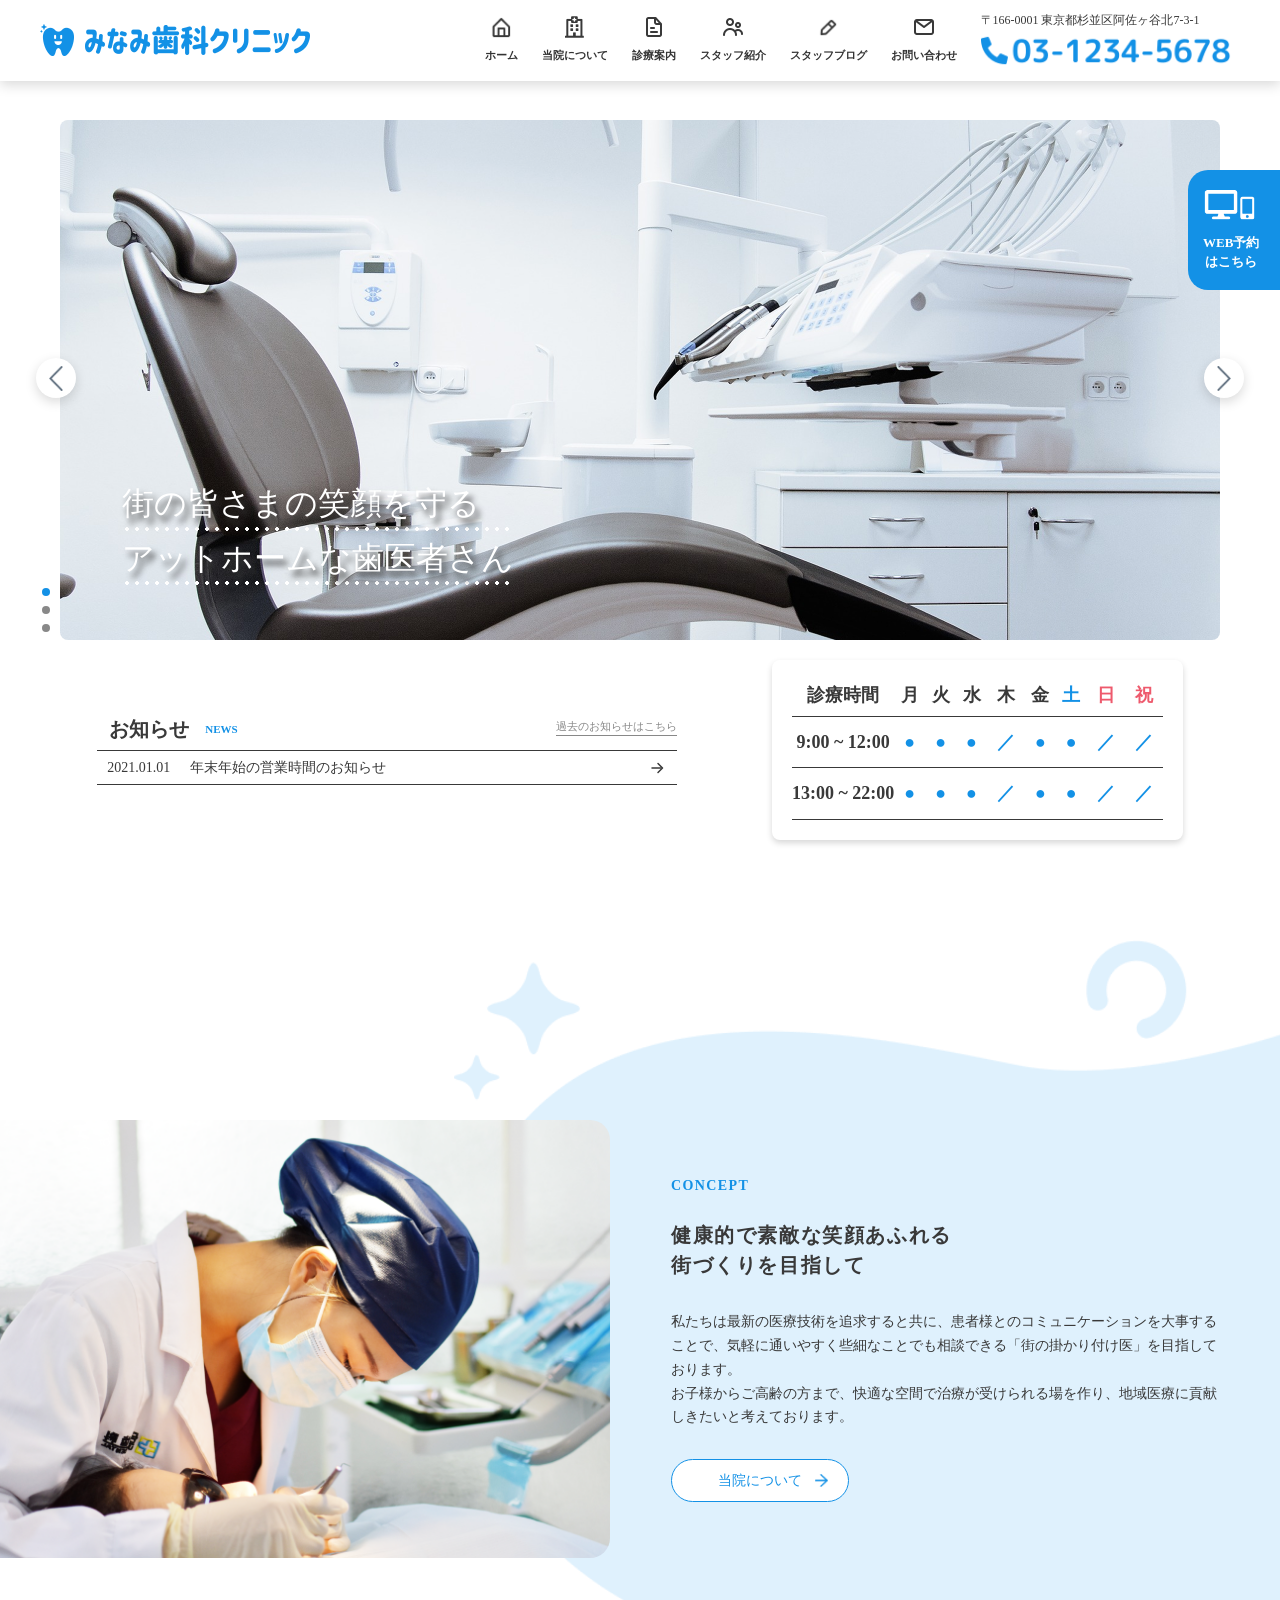
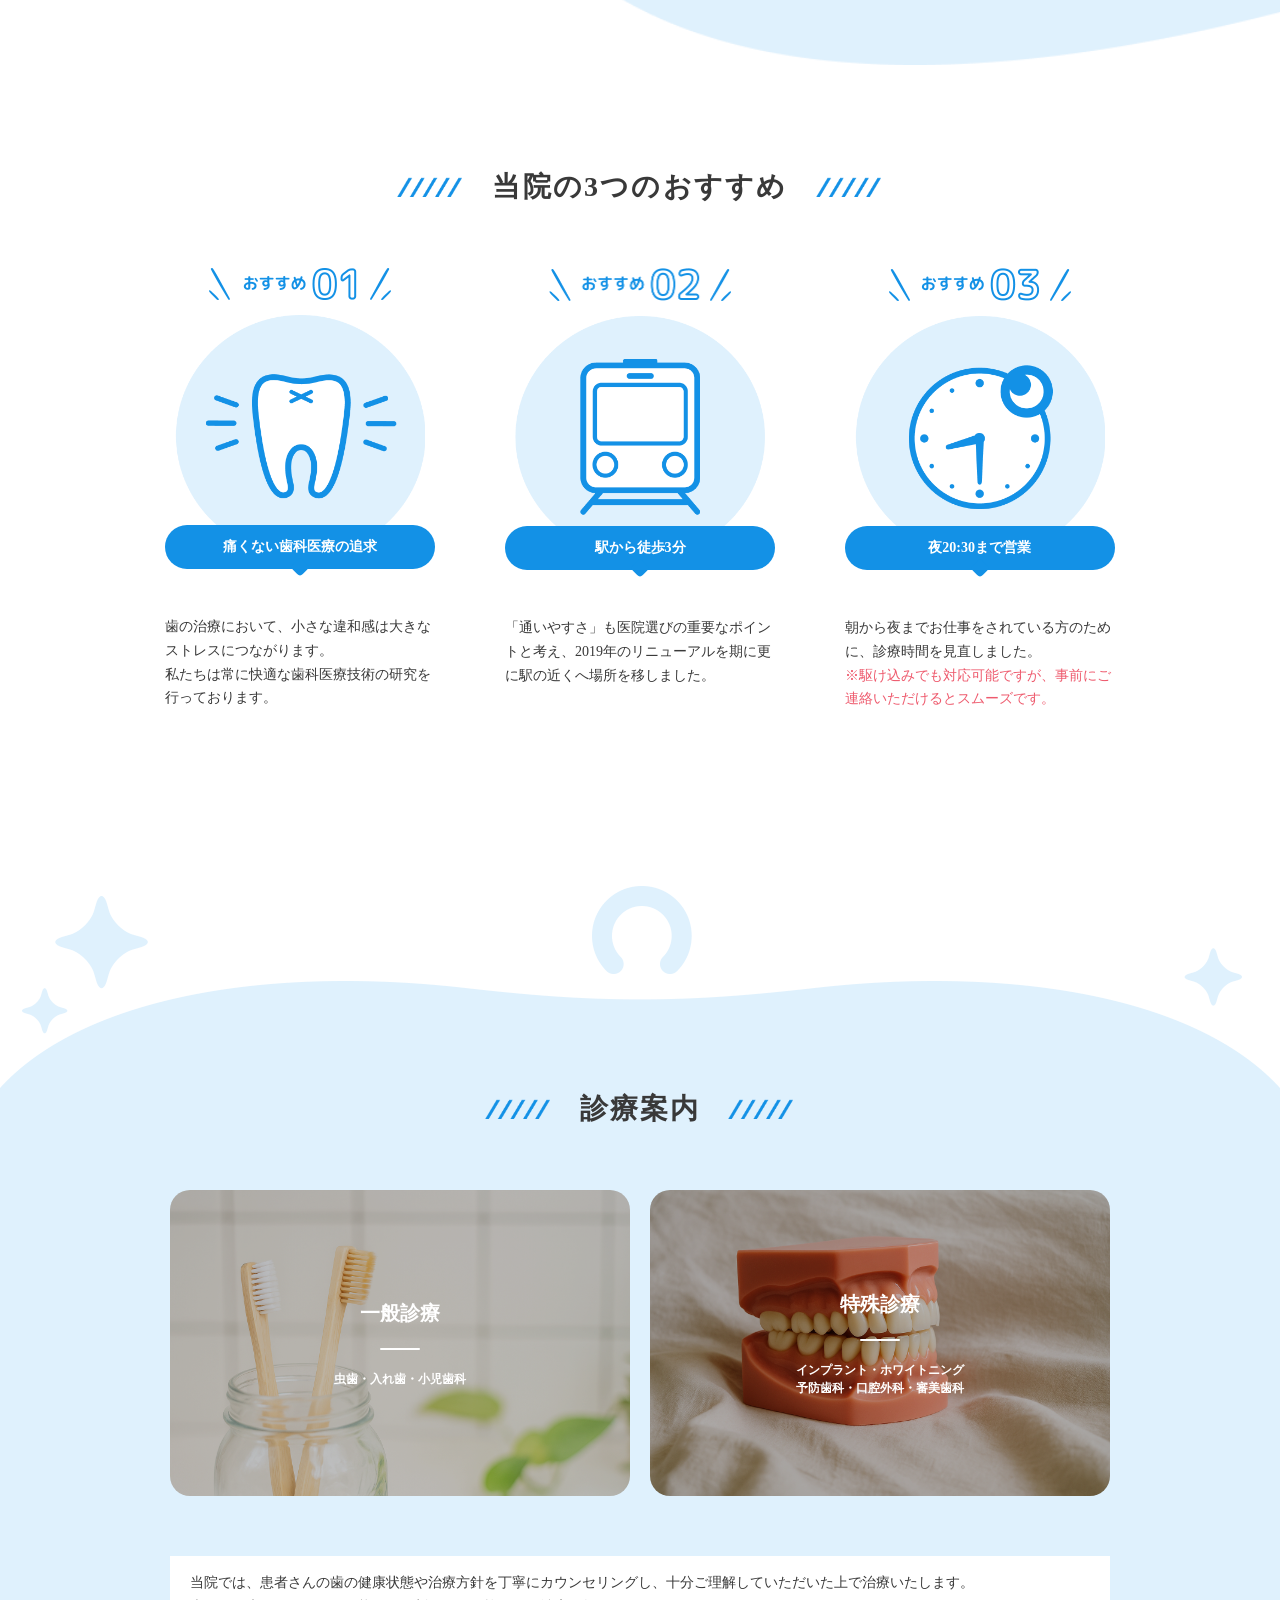
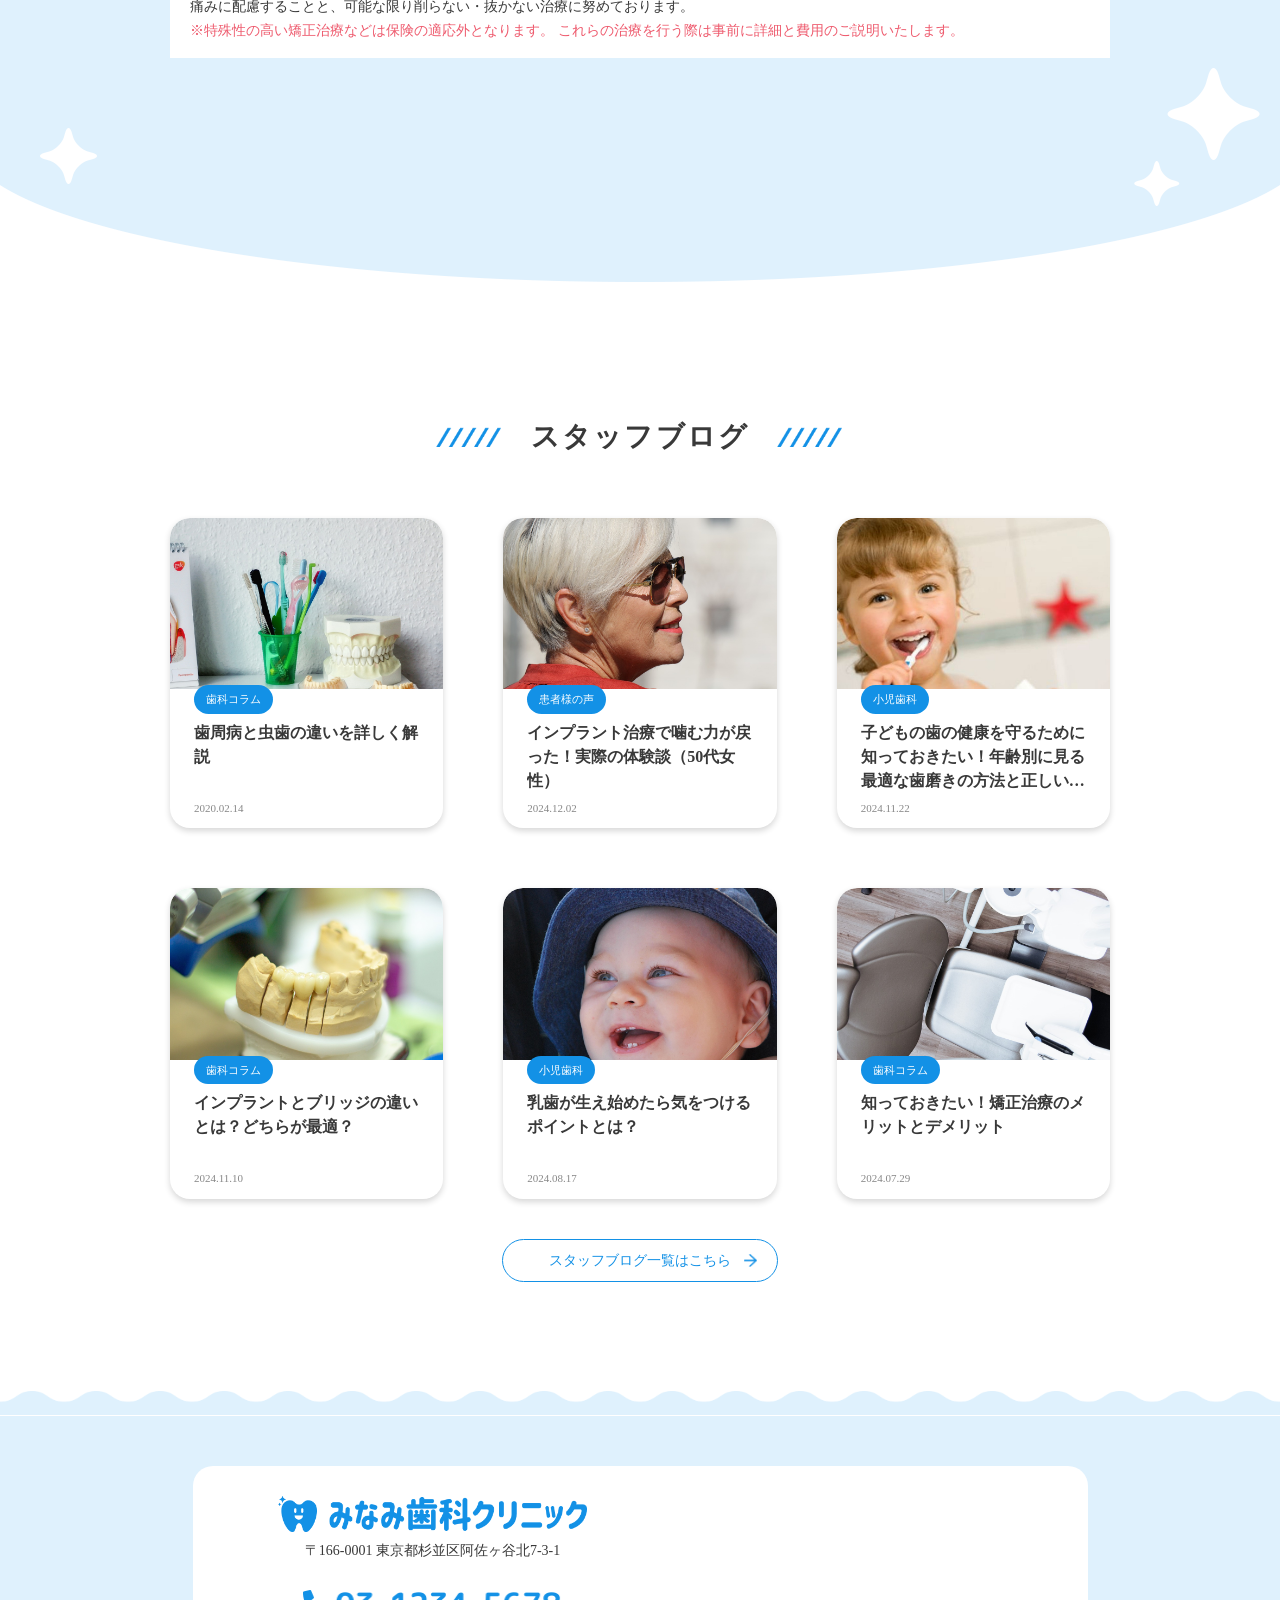
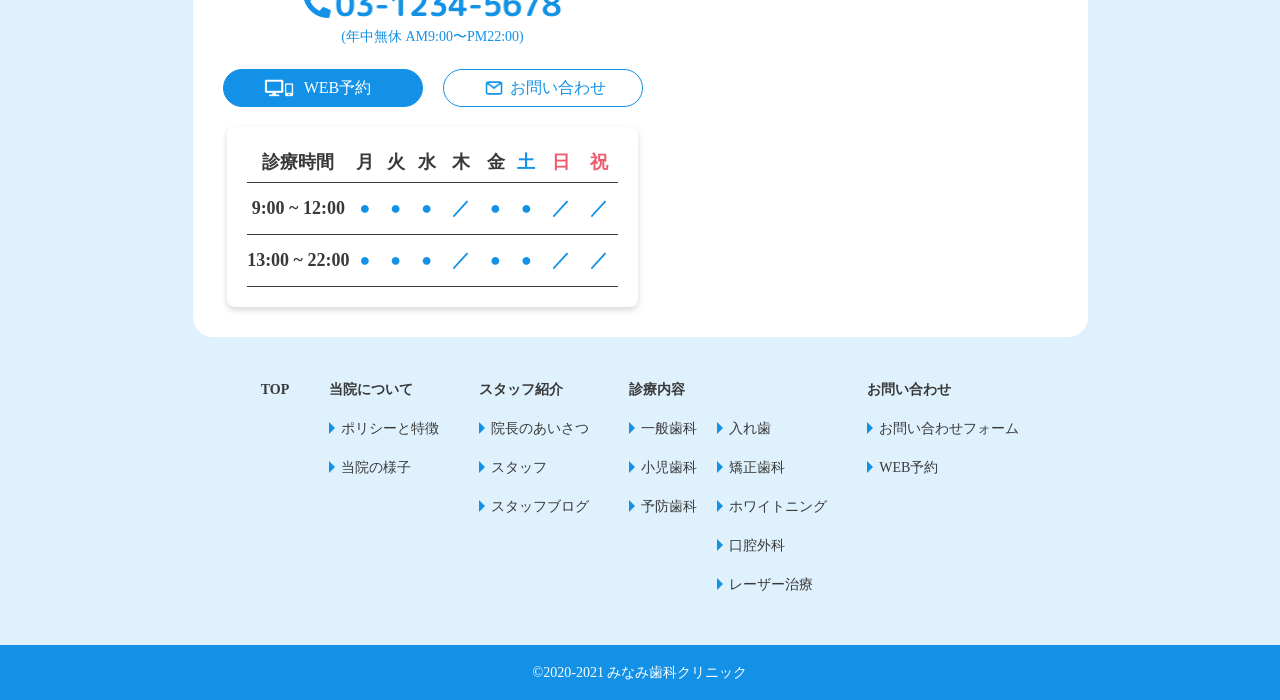
==== commit 339c15e8: "Update title to 'みなみ歯科クリニック'" ====
--- a/index.html
+++ b/index.html
@@ -5,7 +5,7 @@
     <meta name="viewport" content="width=device-width, initial-scale=1.0">
     <!-- 検索非表示設定 -->
     <meta name="robots" content="noindex">
-    <title>Document</title>
+    <title>みなみ歯科クリニック</title>
     <!-- フォント設定 -->
     <link rel="preconnect" href="https://fonts.googleapis.com">
     <link rel="preconnect" href="https://fonts.gstatic.com" crossorigin>
@@ -622,4 +622,4 @@
     <script src="https://ajax.googleapis.com/ajax/libs/jquery/3.7.1/jquery.min.js"></script>
     <script type="text/javascript" src="https://cdn.jsdelivr.net/npm/slick-carousel@1.8.1/slick/slick.min.js"></script>
     <script src="./js/script.js"></script>
-</html>+</html>
